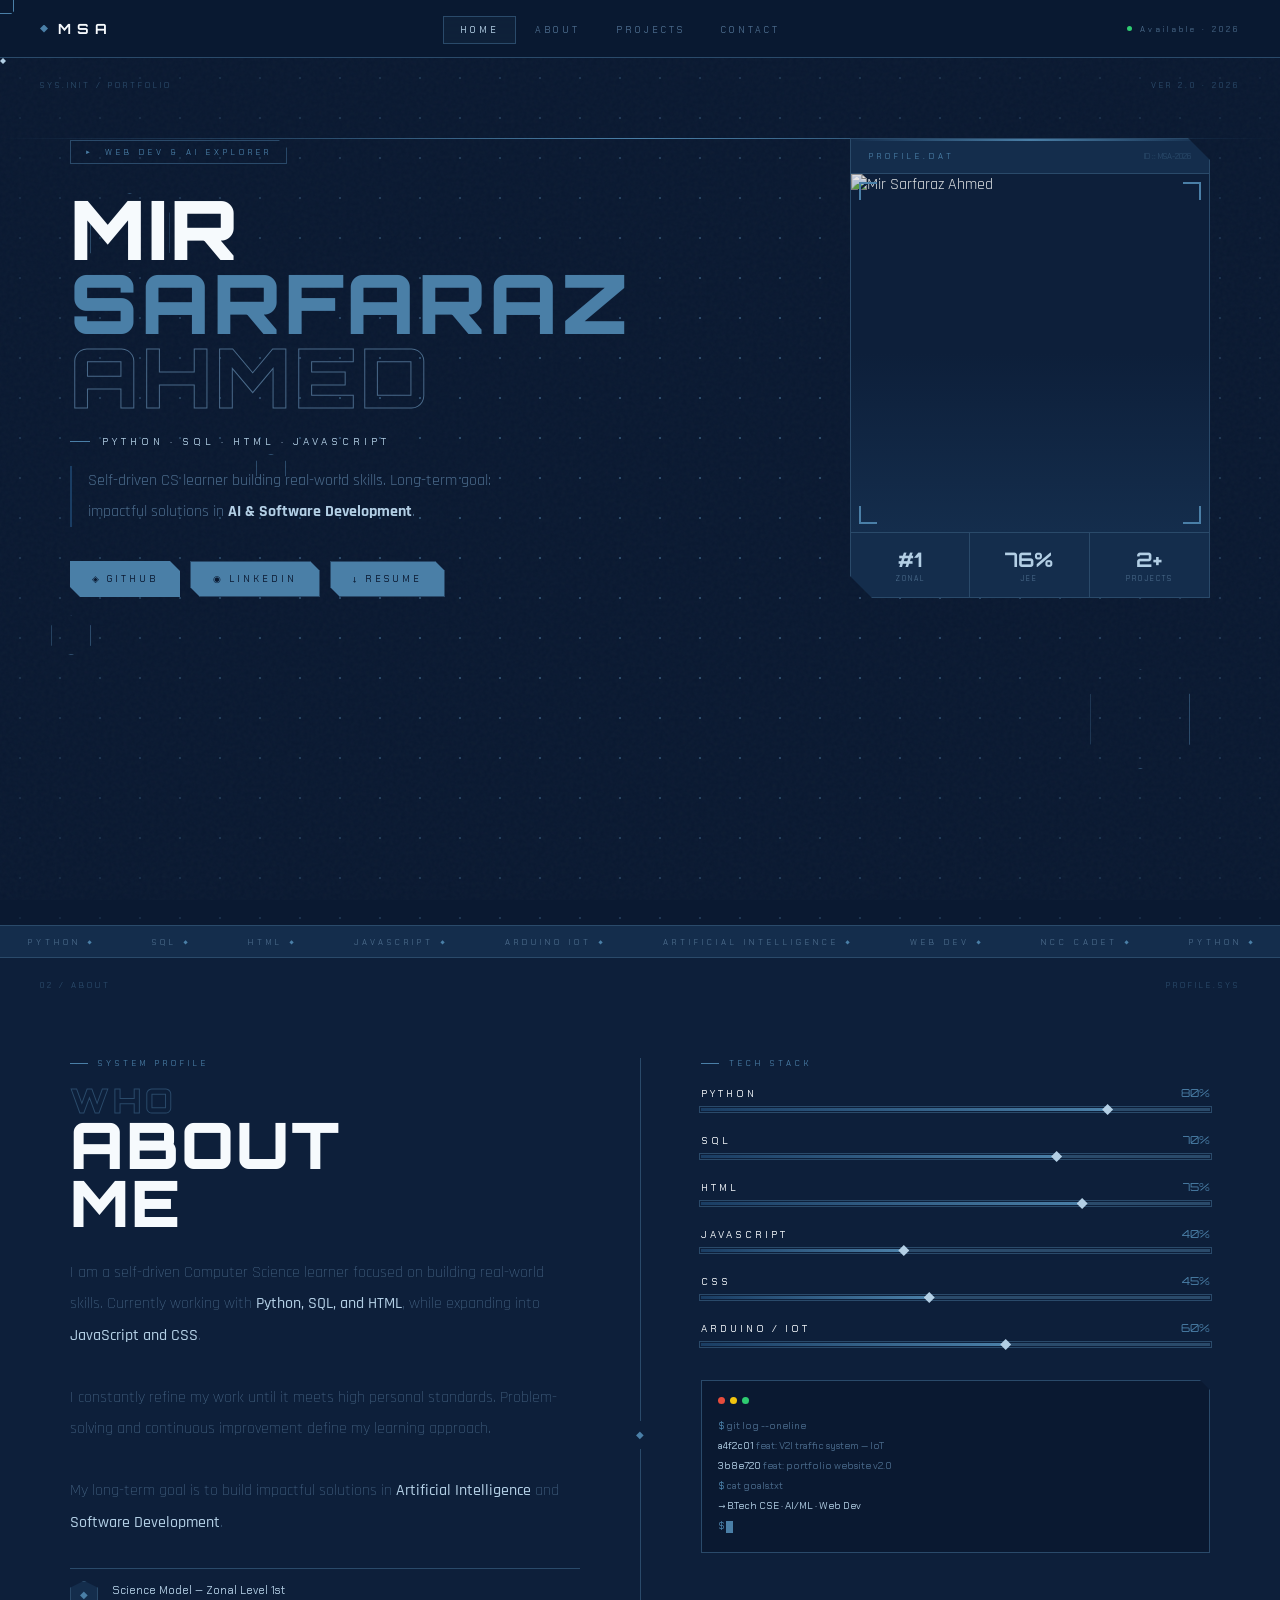
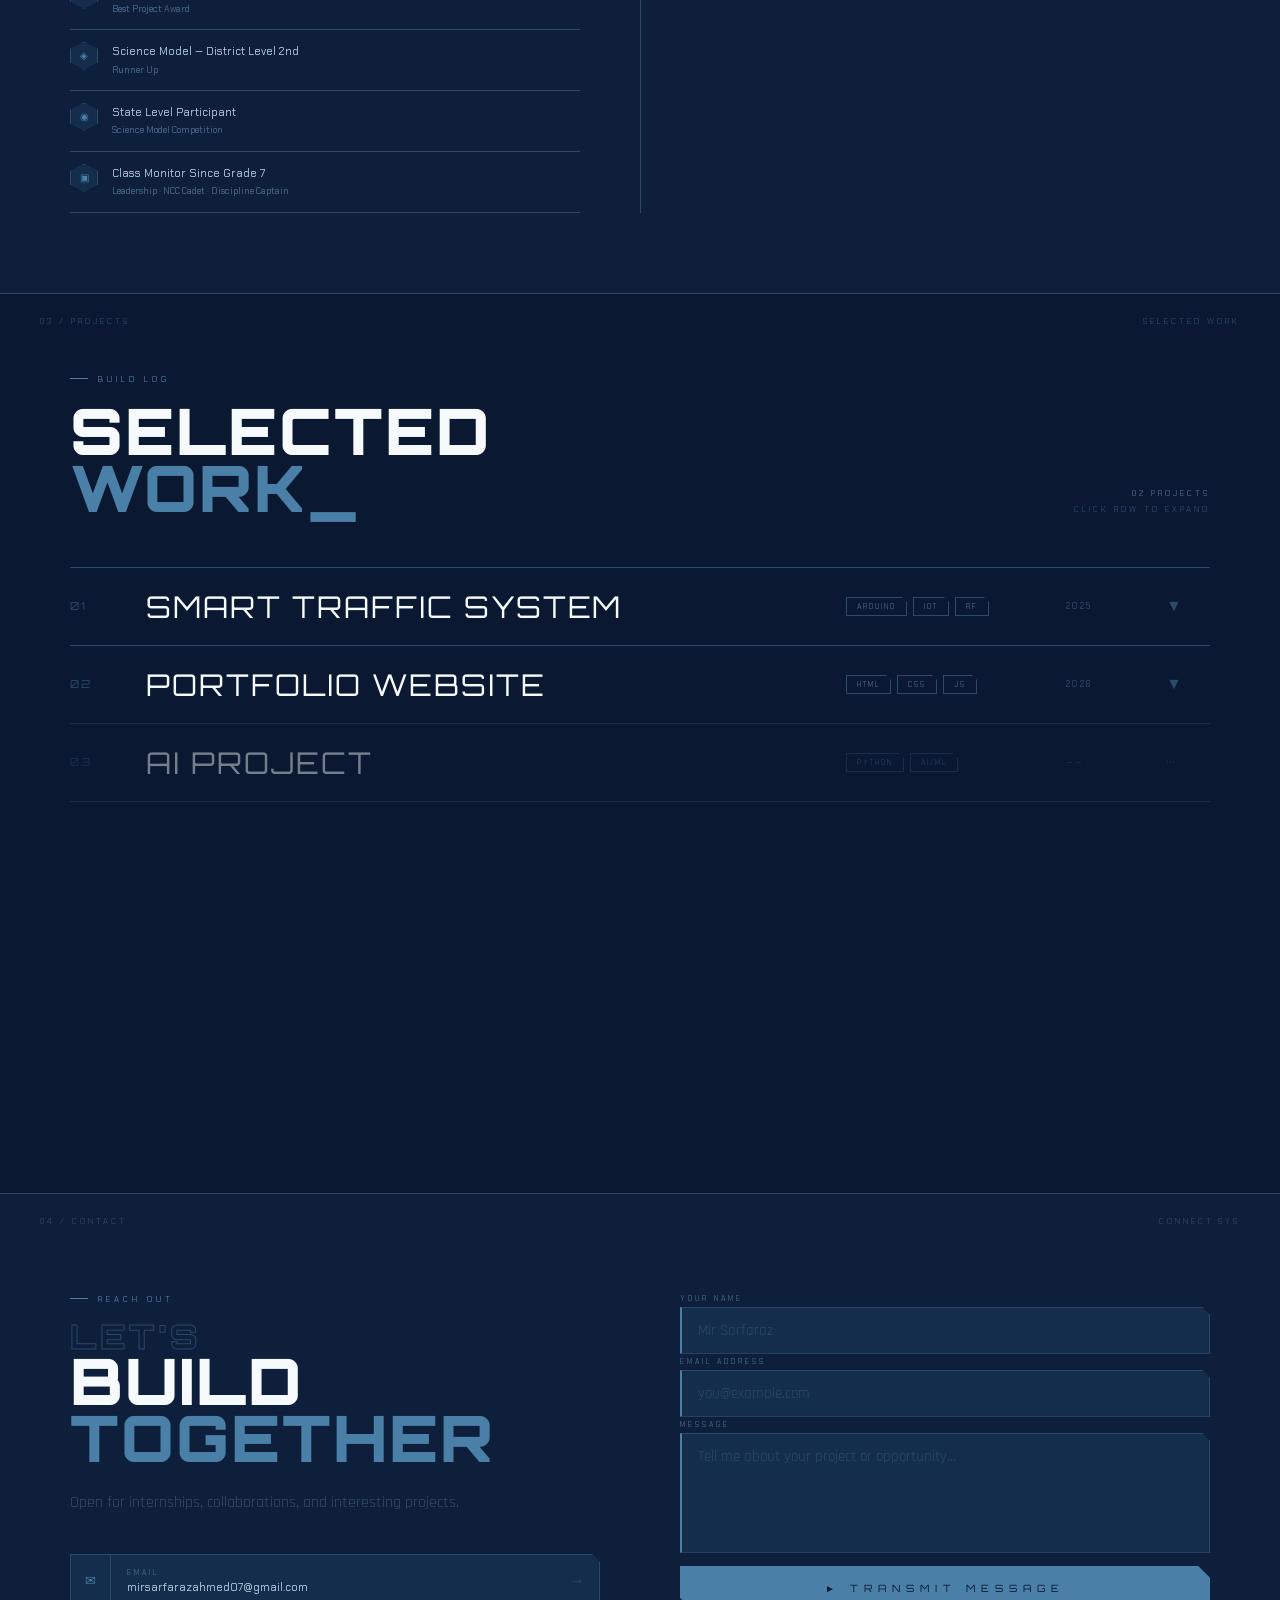
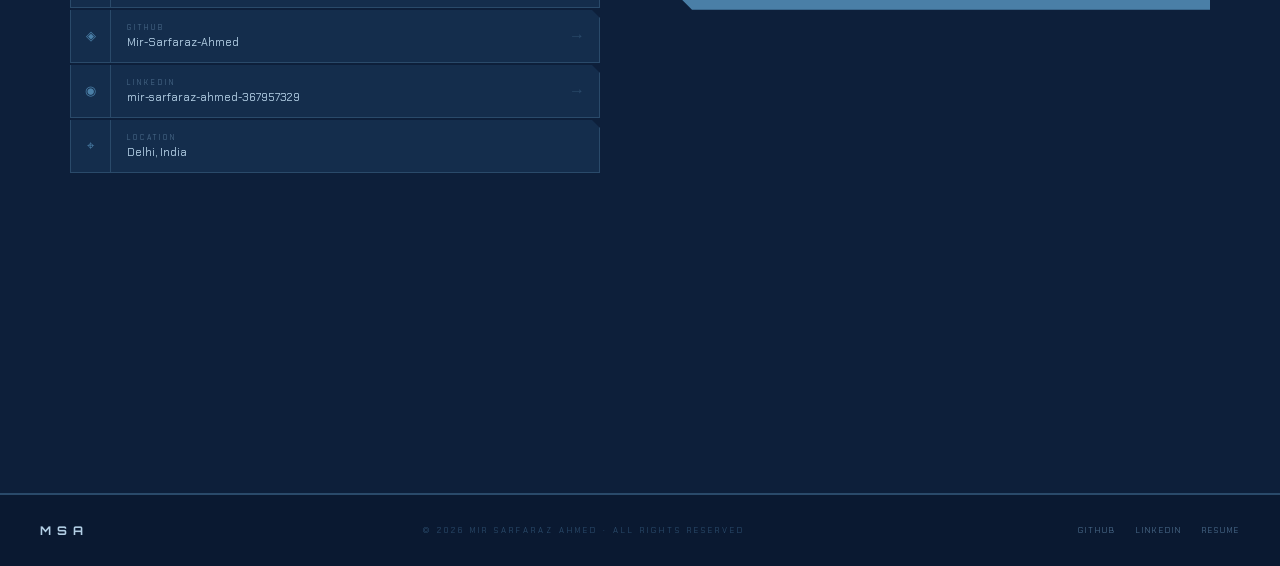
==== index.html @ 1fdae21c "Add files via upload" ====
<!DOCTYPE html>
<html lang="en">
<head>
<meta charset="UTF-8">
<meta name="viewport" content="width=device-width, initial-scale=1.0">
<title>Mir Sarfaraz Ahmed | Portfolio</title>
<link rel="icon" type="image/png" href="profile.jpg">
<link rel="preconnect" href="https://fonts.googleapis.com">
<link href="https://fonts.googleapis.com/css2?family=Orbitron:wght@400;600;700;900&family=Chakra+Petch:wght@300;400;500;600&family=Rajdhani:wght@300;400;500&display=swap" rel="stylesheet">
<link rel="stylesheet" href="style.css">
</head>
<body>

<!-- CUSTOM CURSOR -->
<div class="c-dot" id="cdot"></div>
<div class="c-ring" id="cring"></div>

<!-- ══════════════════════════════════════
     NAVBAR
══════════════════════════════════════ -->
<nav id="navbar">
  <div class="nav-logo">MSA</div>
  <ul class="nav-links">
    <li><a href="#home" class="active">Home</a></li>
    <li><a href="#about">About</a></li>
    <li><a href="#projects">Projects</a></li>
    <li><a href="#contact">Contact</a></li>
  </ul>
  <div class="nav-status">
    <div class="status-dot"></div>Available · 2026
  </div>
</nav>

<!-- ══════════════════════════════════════
     HERO
══════════════════════════════════════ -->
<header id="home" class="section">

  <!-- background layers -->
  <div class="dot-grid"></div>
  <div class="scan-line"></div>
  <div class="hex-bg">
    <div class="hex"></div><div class="hex"></div><div class="hex"></div>
    <div class="hex"></div><div class="hex"></div>
  </div>

  <!-- corner labels -->
  <span class="sc sc-tl reveal-left">SYS.INIT / PORTFOLIO</span>
  <span class="sc sc-tr">VER 2.0 · 2026</span>
  <span class="sc sc-bl">DELHI, INDIA</span>
  <span class="sc sc-br">COMPUTER SCIENCE</span>

  <div class="hero-content">

    <!-- LEFT TEXT -->
    <div class="hero-left">
      <div class="hero-tag reveal">WEB DEV &amp; AI EXPLORER</div>

      <h1 class="hero-name reveal">
        <span class="ln1">Mir</span>
        <span class="ln2">Sarfaraz</span>
        <span class="ln3">Ahmed</span>
      </h1>

      <div class="hero-role reveal">Python · SQL · HTML · JavaScript</div>

      <p class="hero-bio reveal">
        Self-driven CS learner building real-world skills. Long-term goal: impactful solutions in
        <strong>AI &amp; Software Development</strong>.
      </p>

      <div class="hero-actions reveal">
        <a href="https://github.com/Mir-Sarfaraz-Ahmed" target="_blank" class="btn btn-primary">◈ GitHub</a>
        <a href="https://www.linkedin.com/in/mir-sarfaraz-ahmed-367957329/" target="_blank" class="btn btn-ghost">◉ LinkedIn</a>
        <a href="resume.pdf" download class="btn btn-ghost">↓ Resume</a>
      </div>
    </div>

    <!-- RIGHT PANEL -->
    <div class="hero-panel reveal">
      <div class="panel-header">
        <span class="panel-title">PROFILE.DAT</span>
        <span class="panel-id">ID :: MSA-2026</span>
      </div>
      <div class="panel-photo">
        <img src="profile.jpg" alt="Mir Sarfaraz Ahmed">
        <div class="panel-photo-overlay"></div>
        <span class="photo-corner tl"></span>
        <span class="photo-corner tr"></span>
        <span class="photo-corner bl"></span>
        <span class="photo-corner br"></span>
      </div>
      <div class="panel-stats">
        <div class="p-stat">
          <div class="p-stat-val">#1</div>
          <div class="p-stat-key">Zonal</div>
        </div>
        <div class="p-stat">
          <div class="p-stat-val">76%</div>
          <div class="p-stat-key">JEE</div>
        </div>
        <div class="p-stat">
          <div class="p-stat-val">2+</div>
          <div class="p-stat-key">Projects</div>
        </div>
      </div>
    </div>

  </div>

  <!-- TICKER -->
  <div class="ticker-bar">
    <div class="ticker-track">
      <span>Python</span><span>SQL</span><span>HTML</span><span>JavaScript</span>
      <span>Arduino IoT</span><span>Artificial Intelligence</span><span>Web Dev</span><span>NCC Cadet</span>
      <span>Python</span><span>SQL</span><span>HTML</span><span>JavaScript</span>
      <span>Arduino IoT</span><span>Artificial Intelligence</span><span>Web Dev</span><span>NCC Cadet</span>
    </div>
  </div>

</header>


<!-- ══════════════════════════════════════
     ABOUT
══════════════════════════════════════ -->
<section id="about" class="section">

  <span class="sc sc-tl">02 / ABOUT</span>
  <span class="sc sc-tr">PROFILE.SYS</span>

  <div class="about-grid">

    <!-- LEFT -->
    <div class="about-left-panel">
      <div class="section-tag reveal">System Profile</div>
      <h2 class="section-title reveal">
        <span class="ghost-txt">WHO</span>
        About<br>Me
      </h2>
      <p class="about-desc reveal">
        I am a self-driven Computer Science learner focused on building real-world skills.
        Currently working with <strong>Python, SQL, and HTML</strong>,
        while expanding into <strong>JavaScript and CSS</strong>.<br><br>
        I constantly refine my work until it meets high personal standards.
        Problem-solving and continuous improvement define my learning approach.<br><br>
        My long-term goal is to build impactful solutions in
        <strong>Artificial Intelligence</strong> and <strong>Software Development</strong>.
      </p>

      <div class="ach-list reveal">
        <div class="ach-item">
          <div class="ach-icon">◆</div>
          <div class="ach-text">
            Science Model — Zonal Level 1st
            <small>Best Project Award</small>
          </div>
        </div>
        <div class="ach-item">
          <div class="ach-icon">◈</div>
          <div class="ach-text">
            Science Model — District Level 2nd
            <small>Runner Up</small>
          </div>
        </div>
        <div class="ach-item">
          <div class="ach-icon">◉</div>
          <div class="ach-text">
            State Level Participant
            <small>Science Model Competition</small>
          </div>
        </div>
        <div class="ach-item">
          <div class="ach-icon">▣</div>
          <div class="ach-text">
            Class Monitor Since Grade 7
            <small>Leadership · NCC Cadet · Discipline Captain</small>
          </div>
        </div>
      </div>
    </div>

    <div class="about-divider"></div>

    <!-- RIGHT -->
    <div class="about-right-panel">
      <div class="section-tag reveal">Tech Stack</div>

      <div class="skills-block reveal" id="skillsBlock">
        <div class="skill-row">
          <div class="skill-meta">
            <span class="skill-name">Python</span>
            <span class="skill-pct">80%</span>
          </div>
          <div class="skill-track"><div class="skill-fill" data-w="80"></div></div>
        </div>
        <div class="skill-row">
          <div class="skill-meta">
            <span class="skill-name">SQL</span>
            <span class="skill-pct">70%</span>
          </div>
          <div class="skill-track"><div class="skill-fill" data-w="70"></div></div>
        </div>
        <div class="skill-row">
          <div class="skill-meta">
            <span class="skill-name">HTML</span>
            <span class="skill-pct">75%</span>
          </div>
          <div class="skill-track"><div class="skill-fill" data-w="75"></div></div>
        </div>
        <div class="skill-row">
          <div class="skill-meta">
            <span class="skill-name">JavaScript</span>
            <span class="skill-pct">40%</span>
          </div>
          <div class="skill-track"><div class="skill-fill" data-w="40"></div></div>
        </div>
        <div class="skill-row">
          <div class="skill-meta">
            <span class="skill-name">CSS</span>
            <span class="skill-pct">45%</span>
          </div>
          <div class="skill-track"><div class="skill-fill" data-w="45"></div></div>
        </div>
        <div class="skill-row">
          <div class="skill-meta">
            <span class="skill-name">Arduino / IoT</span>
            <span class="skill-pct">60%</span>
          </div>
          <div class="skill-track"><div class="skill-fill" data-w="60"></div></div>
        </div>
      </div>

      <!-- Terminal -->
      <div class="terminal reveal">
        <div class="terminal-dots">
          <span class="td-red"></span>
          <span class="td-yellow"></span>
          <span class="td-green"></span>
        </div>
        <div class="terminal-body">
          <p><span class="t-cmd">$</span> git log --oneline</p>
          <p><span class="t-sha">a4f2c01</span> feat: V2I traffic system — IoT</p>
          <p><span class="t-sha">3b8e720</span> feat: portfolio website v2.0</p>
          <p><span class="t-cmd">$</span> cat goals.txt</p>
          <p><span class="t-hi">→ B.Tech CSE · AI/ML · Web Dev</span></p>
          <p><span class="t-cmd">$</span> <span class="t-cursor"></span></p>
        </div>
      </div>

    </div>
  </div>
</section>


<!-- ══════════════════════════════════════
     PROJECTS
══════════════════════════════════════ -->
<section id="projects" class="section">

  <span class="sc sc-tl">03 / PROJECTS</span>
  <span class="sc sc-tr">SELECTED WORK</span>

  <div class="projects-head reveal">
    <div>
      <div class="section-tag">Build Log</div>
      <h2 class="section-title">Selected<br><span class="accent">Work_</span></h2>
    </div>
    <div class="proj-count">02 PROJECTS<br><span>CLICK ROW TO EXPAND</span></div>
  </div>

  <div class="proj-table reveal">

    <!-- Project 1 -->
    <div class="proj-row" onclick="toggleProject(0)">
      <span class="p-idx">01</span>
      <span class="p-title">Smart Traffic System</span>
      <div class="p-tags">
        <span class="p-tag">Arduino</span>
        <span class="p-tag">IoT</span>
        <span class="p-tag">RF</span>
      </div>
      <span class="p-year">2025</span>
      <span class="p-arrow" id="parr0">▼</span>
    </div>
    <div class="proj-detail" id="pdet0">
      <div class="proj-detail-inner">
        <div>
          <p>Arduino-based V2I intelligent traffic system using IR sensors for density detection, RF-based ambulance priority override, and gas sensor fire detection. Won 1st at Zonal and 2nd at District science model competition.</p>
          <a href="traffic-project.html" class="proj-detail-link">View Full Project →</a>
        </div>
        <div class="proj-detail-img">
          <img src="traffic1.jpg" alt="Traffic System" onerror="this.parentElement.innerHTML='[ TRAFFIC MODEL ]'">
        </div>
      </div>
    </div>

    <!-- Project 2 -->
    <div class="proj-row" onclick="toggleProject(1)">
      <span class="p-idx">02</span>
      <span class="p-title">Portfolio Website</span>
      <div class="p-tags">
        <span class="p-tag">HTML</span>
        <span class="p-tag">CSS</span>
        <span class="p-tag">JS</span>
      </div>
      <span class="p-year">2026</span>
      <span class="p-arrow" id="parr1">▼</span>
    </div>
    <div class="proj-detail" id="pdet1">
      <div class="proj-detail-inner">
        <div>
          <p>This portfolio — built from scratch using vanilla HTML, CSS and JavaScript. Features contact form via Formspree, smooth scroll, and a dedicated project detail page. Continuously being improved.</p>
          <a href="#home" class="proj-detail-link">You're looking at it →</a>
        </div>
        <div class="proj-detail-img">[ PORTFOLIO · LIVE ]</div>
      </div>
    </div>

    <!-- Project 3 — placeholder -->
    <div class="proj-row proj-coming">
      <span class="p-idx">03</span>
      <span class="p-title">AI Project</span>
      <div class="p-tags">
        <span class="p-tag">Python</span>
        <span class="p-tag">AI/ML</span>
      </div>
      <span class="p-year">——</span>
      <span class="p-arrow">···</span>
    </div>

  </div>
</section>


<!-- ══════════════════════════════════════
     CONTACT
══════════════════════════════════════ -->
<section id="contact" class="section">

  <span class="sc sc-tl">04 / CONTACT</span>
  <span class="sc sc-tr">CONNECT.SYS</span>

  <div class="contact-wrap">

    <!-- LEFT -->
    <div class="contact-left">
      <div class="section-tag reveal">Reach Out</div>
      <h2 class="section-title reveal">
        <span class="ghost-txt">LET'S</span>
        Build<br><span class="accent">Together</span>
      </h2>
      <p class="about-desc reveal" style="margin-top:20px">
        Open for internships, collaborations, and interesting projects.
      </p>

      <div class="contact-channels reveal">
        <a class="channel" href="mailto:mirsarfarazahmed07@gmail.com">
          <div class="ch-icon">✉</div>
          <div class="ch-content">
            <div class="ch-label">Email</div>
            <div class="ch-value">mirsarfarazahmed07@gmail.com</div>
          </div>
          <span class="ch-arrow">→</span>
        </a>
        <a class="channel" href="https://github.com/Mir-Sarfaraz-Ahmed" target="_blank">
          <div class="ch-icon">◈</div>
          <div class="ch-content">
            <div class="ch-label">GitHub</div>
            <div class="ch-value">Mir-Sarfaraz-Ahmed</div>
          </div>
          <span class="ch-arrow">→</span>
        </a>
        <a class="channel" href="https://www.linkedin.com/in/mir-sarfaraz-ahmed-367957329/" target="_blank">
          <div class="ch-icon">◉</div>
          <div class="ch-content">
            <div class="ch-label">LinkedIn</div>
            <div class="ch-value">mir-sarfaraz-ahmed-367957329</div>
          </div>
          <span class="ch-arrow">→</span>
        </a>
        <div class="channel channel-static">
          <div class="ch-icon">⌖</div>
          <div class="ch-content">
            <div class="ch-label">Location</div>
            <div class="ch-value">Delhi, India</div>
          </div>
        </div>
      </div>
    </div>

    <!-- RIGHT FORM -->
    <div class="contact-form-wrap reveal">
      <form id="contact-form" action="https://formspree.io/f/xojnpjqy" method="POST">
        <div class="form-group">
          <label class="form-label">Your Name</label>
          <input class="form-input" type="text" name="name" placeholder="Mir Sarfaraz" required>
        </div>
        <div class="form-group">
          <label class="form-label">Email Address</label>
          <input class="form-input" type="email" name="email" placeholder="you@example.com" required>
        </div>
        <div class="form-group">
          <label class="form-label">Message</label>
          <textarea class="form-textarea" name="message" placeholder="Tell me about your project or opportunity..." required></textarea>
        </div>
        <button type="submit" class="btn-submit">► Transmit Message</button>
        <p id="form-status"></p>
      </form>
    </div>

  </div>
</section>


<!-- ══════════════════════════════════════
     FOOTER
══════════════════════════════════════ -->
<footer>
  <div class="footer-brand">MSA</div>
  <div class="footer-copy">© 2026 Mir Sarfaraz Ahmed · All Rights Reserved</div>
  <div class="footer-links">
    <a href="https://github.com/Mir-Sarfaraz-Ahmed" target="_blank">GitHub</a>
    <a href="https://www.linkedin.com/in/mir-sarfaraz-ahmed-367957329/" target="_blank">LinkedIn</a>
    <a href="resume.pdf" download>Resume</a>
  </div>
</footer>

<script src="script.js" defer></script>
</body>
</html>
---- style.css ----
/* ════════════════════════════════════════════
   DESIGN TOKENS
════════════════════════════════════════════ */
:root {
  --bg:         #0A1931;
  --bg2:        #0d1f3a;
  --surface:    #1A3D63;
  --surface2:   #142d4c;
  --accent:     #4A7FA7;
  --accent-hi:  #B3CFE5;
  --white:      #F6FAFD;
  --muted:      #4a6a8a;
  --dim:        #2a4a6a;
  --glow:       rgba(74,127,167,0.25);
  --glow-hi:    rgba(179,207,229,0.12);

  --font-display: 'Orbitron', sans-serif;
  --font-ui:      'Chakra Petch', sans-serif;
  --font-body:    'Rajdhani', sans-serif;
}

/* ════════════════════════════════════════════
   RESET
════════════════════════════════════════════ */
*, *::before, *::after { margin:0; padding:0; box-sizing:border-box; }
html { scroll-behavior: smooth; }
body {
  background: var(--bg);
  color: var(--white);
  font-family: var(--font-body);
  overflow-x: hidden;
  padding-top: 58px;
}
::-webkit-scrollbar { width: 2px; }
::-webkit-scrollbar-track { background: var(--bg); }
::-webkit-scrollbar-thumb { background: var(--accent); }

/* noise overlay */
body::before {
  content: '';
  position: fixed; inset: 0; z-index: 1; pointer-events: none;
  background-image: url("data:image/svg+xml,%3Csvg viewBox='0 0 256 256' xmlns='http://www.w3.org/2000/svg'%3E%3Cfilter id='noise'%3E%3CfeTurbulence type='fractalNoise' baseFrequency='0.9' numOctaves='4' stitchTiles='stitch'/%3E%3C/filter%3E%3Crect width='100%25' height='100%25' filter='url(%23noise)' opacity='1'/%3E%3C/svg%3E");
  opacity: .03;
}

/* ════════════════════════════════════════════
   CUSTOM CURSOR
════════════════════════════════════════════ */
.c-dot {
  position: fixed; z-index: 9999; pointer-events: none;
  width: 6px; height: 6px;
  background: var(--accent-hi);
  clip-path: polygon(50% 0,100% 50%,50% 100%,0 50%);
  transition: transform .12s;
}
.c-ring {
  position: fixed; z-index: 9998; pointer-events: none;
  width: 28px; height: 28px;
  border: 1px solid var(--accent);
  transition: left .12s, top .12s;
  clip-path: polygon(10% 0,90% 0,100% 10%,100% 90%,90% 100%,10% 100%,0 90%,0 10%);
}

/* ════════════════════════════════════════════
   NAVBAR
════════════════════════════════════════════ */
#navbar {
  position: fixed; top: 0; left: 0; right: 0; z-index: 500;
  display: flex; align-items: center; justify-content: space-between;
  padding: 0 40px; height: 58px;
  background: rgba(10,25,49,0.92);
  border-bottom: 1px solid var(--dim);
  backdrop-filter: blur(16px);
}
.nav-logo {
  font-family: var(--font-display);
  font-size: 14px; letter-spacing: 6px; font-weight: 700;
  color: var(--white);
  display: flex; align-items: center; gap: 10px;
}
.nav-logo::before {
  content: '';
  display: block; width: 8px; height: 8px;
  background: var(--accent);
  clip-path: polygon(50% 0,100% 50%,50% 100%,0 50%);
  animation: pulse-dot 2s ease-in-out infinite;
}
.nav-links {
  display: flex; gap: 2px; list-style: none;
}
.nav-links a {
  font-family: var(--font-ui); font-size: 9px; letter-spacing: 3px;
  text-transform: uppercase; color: var(--muted); text-decoration: none;
  padding: 7px 16px; border: 1px solid transparent;
  transition: all .2s;
}
.nav-links a:hover,
.nav-links a.active {
  color: var(--accent-hi);
  border-color: var(--dim);
  background: rgba(74,127,167,0.08);
}
.nav-status {
  font-family: var(--font-ui); font-size: 8px; letter-spacing: 3px;
  color: var(--muted); display: flex; align-items: center; gap: 8px;
}
.status-dot {
  width: 5px; height: 5px; background: #2ecc71; border-radius: 50%;
  animation: pulse-dot 2s ease-in-out infinite;
}

/* ════════════════════════════════════════════
   SECTION BASE
════════════════════════════════════════════ */
.section {
  position: relative;
  min-height: 100vh;
  padding: 80px 40px;
  border-bottom: 1px solid var(--dim);
}
#about  { background: var(--bg2); }
#contact { background: var(--bg2); }

/* section corner labels */
.sc {
  position: absolute;
  font-family: var(--font-ui); font-size: 8px; letter-spacing: 3px;
  color: var(--dim); text-transform: uppercase;
}
.sc-tl { top: 22px; left: 40px; }
.sc-tr { top: 22px; right: 40px; }
.sc-bl { bottom: 22px; left: 40px; }
.sc-br { bottom: 22px; right: 40px; text-align: right; }

/* utility */
.accent { color: var(--accent); }

/* ════════════════════════════════════════════
   ANIMATIONS
════════════════════════════════════════════ */
@keyframes pulse-dot {
  0%,100% { opacity:1; transform:scale(1); }
  50%      { opacity:.4; transform:scale(1.6); }
}
@keyframes scan {
  0%   { top: -2px; opacity:0; }
  10%  { opacity:.4; }
  90%  { opacity:.4; }
  100% { top: 100%; opacity:0; }
}
@keyframes float-hex {
  0%   { transform:translateY(0) rotate(0deg); opacity:.35; }
  50%  { opacity:.1; }
  100% { transform:translateY(-90px) rotate(180deg); opacity:.35; }
}
@keyframes ticker {
  0%   { transform:translateX(0); }
  100% { transform:translateX(-50%); }
}
@keyframes blink { 50% { opacity:0; } }

/* reveal */
.reveal {
  opacity: 0; transform: translateY(24px);
  transition: opacity .8s ease, transform .8s ease;
}
.reveal-left {
  opacity: 0; transform: translateX(-28px);
  transition: opacity .8s ease, transform .8s ease;
}
.reveal.visible,
.reveal-left.visible { opacity:1; transform:none; }

/* ════════════════════════════════════════════
   HERO BACKGROUNDS
════════════════════════════════════════════ */
.dot-grid {
  position: absolute; inset: 0; z-index: 0;
  background-image: radial-gradient(circle, var(--dim) 1px, transparent 1px);
  background-size: 40px 40px;
  mask-image: radial-gradient(ellipse 80% 80% at 50% 50%, black 30%, transparent 100%);
}
.scan-line {
  position: absolute; left: 0; right: 0; height: 1px; z-index: 1;
  background: linear-gradient(90deg, transparent, var(--accent), transparent);
  animation: scan 7s linear infinite;
}
.hex-bg { position: absolute; inset: 0; z-index: 0; overflow: hidden; }
.hex {
  position: absolute;
  border: 1px solid var(--dim);
  animation: float-hex linear infinite;
}
.hex:nth-child(1) { width:80px;height:80px;  top:15%; left:7%;  clip-path:polygon(50% 0,100% 25%,100% 75%,50% 100%,0 75%,0 25%); animation-duration:20s; animation-delay:-3s; }
.hex:nth-child(2) { width:40px;height:40px;  top:62%; left:4%;  clip-path:polygon(50% 0,100% 25%,100% 75%,50% 100%,0 75%,0 25%); animation-duration:15s; animation-delay:-8s; }
.hex:nth-child(3) { width:60px;height:60px;  top:22%; right:9%; clip-path:polygon(50% 0,100% 25%,100% 75%,50% 100%,0 75%,0 25%); animation-duration:18s; animation-delay:-5s; }
.hex:nth-child(4) { width:100px;height:100px;top:68%; right:7%; clip-path:polygon(50% 0,100% 25%,100% 75%,50% 100%,0 75%,0 25%); animation-duration:22s; animation-delay:-12s; }
.hex:nth-child(5) { width:30px;height:30px;  top:44%; left:20%; clip-path:polygon(50% 0,100% 25%,100% 75%,50% 100%,0 75%,0 25%); animation-duration:12s; animation-delay:-2s; }

/* ════════════════════════════════════════════
   HERO CONTENT
════════════════════════════════════════════ */
.hero-content {
  position: relative; z-index: 2;
  display: grid; grid-template-columns: 1fr 360px;
  gap: 60px; align-items: center;
  max-width: 1140px; margin: 0 auto;
  padding-bottom: 50px;
}
.hero-tag {
  display: inline-flex; align-items: center; gap: 10px;
  font-family: var(--font-ui); font-size: 8px; letter-spacing: 4px;
  text-transform: uppercase; color: var(--accent);
  border: 1px solid var(--dim); padding: 6px 14px;
  margin-bottom: 28px;
  clip-path: polygon(0 0, calc(100% - 8px) 0, 100% 8px, 100% 100%, 0 100%);
}
.hero-tag::before { content:'►'; font-size:6px; }

.hero-name {
  font-family: var(--font-display);
  font-size: clamp(42px, 6.5vw, 82px);
  font-weight: 900; line-height: .9;
  letter-spacing: 3px; text-transform: uppercase;
}
.hero-name .ln1 { display:block; color: var(--white); }
.hero-name .ln2 { display:block; color: var(--accent); }
.hero-name .ln3 {
  display:block;
  -webkit-text-stroke: 1px var(--muted);
  color: transparent;
}
.hero-role {
  margin-top: 22px;
  font-family: var(--font-ui); font-size: 10px;
  letter-spacing: 4px; color: var(--accent-hi); text-transform: uppercase;
  display: flex; align-items: center; gap: 12px;
}
.hero-role::before { content:''; width:20px; height:1px; background:var(--accent); }
.hero-bio {
  margin-top: 18px;
  font-family: var(--font-body); font-size: 16px;
  line-height: 1.9; color: var(--muted); max-width: 440px;
  border-left: 2px solid var(--surface); padding-left: 16px;
}
.hero-bio strong { color: var(--accent-hi); }
.hero-actions { margin-top: 34px; display: flex; gap: 10px; flex-wrap: wrap; }

/* BUTTONS */
.btn {
  font-family: var(--font-ui); font-size: 9px; letter-spacing: 3px;
  text-transform: uppercase; text-decoration: none;
  padding: 13px 24px; cursor: pointer;
  display: inline-flex; align-items: center; gap: 8px;
  border: none; transition: all .25s;
}
.btn-primary {
  background: var(--accent); color: var(--bg);
  clip-path: polygon(0 0, calc(100% - 10px) 0, 100% 10px, 100% 100%, 10px 100%, 0 calc(100% - 10px));
}
.btn-primary:hover { background: var(--accent-hi); box-shadow: 0 0 20px var(--glow); }
.btn-ghost {
  background: transparent; color: var(--accent-hi);
  border: 1px solid var(--dim);
  clip-path: polygon(0 0, calc(100% - 10px) 0, 100% 10px, 100% 100%, 0 100%);
}
.btn-ghost:hover { border-color: var(--accent); color: var(--accent); background: rgba(74,127,167,.08); }

/* HERO PROFILE PANEL */
.hero-panel {
  background: var(--surface2);
  border: 1px solid var(--dim);
  clip-path: polygon(0 0, calc(100% - 22px) 0, 100% 22px, 100% 100%, 22px 100%, 0 calc(100% - 22px));
  position: relative;
}
.hero-panel::before {
  content:'';
  position:absolute; top:0; left:0; right:0; height:2px;
  background: linear-gradient(90deg, transparent, var(--accent), transparent);
}
.panel-header {
  padding: 12px 18px; border-bottom: 1px solid var(--dim);
  display: flex; align-items:center; justify-content:space-between;
}
.panel-title { font-family:var(--font-ui); font-size:8px; letter-spacing:4px; color:var(--accent); text-transform:uppercase; }
.panel-id    { font-family:var(--font-ui); font-size:8px; color:var(--dim); }
.panel-photo { width:100%; aspect-ratio:1/1; position:relative; background:var(--bg2); overflow:hidden; }
.panel-photo img { width:100%; height:100%; object-fit:cover; filter:saturate(.8) brightness(.9); display:block; }
.panel-photo-overlay { position:absolute; inset:0; background:linear-gradient(180deg, transparent 50%, var(--surface2)); }
.photo-corner { position:absolute; width:18px; height:18px; border-color:var(--accent); border-style:solid; z-index:2; }
.photo-corner.tl { top:8px;left:8px;   border-width:2px 0 0 2px; }
.photo-corner.tr { top:8px;right:8px;  border-width:2px 2px 0 0; }
.photo-corner.bl { bottom:8px;left:8px;  border-width:0 0 2px 2px; }
.photo-corner.br { bottom:8px;right:8px; border-width:0 2px 2px 0; }
.panel-stats { display:grid; grid-template-columns:repeat(3,1fr); border-top:1px solid var(--dim); }
.p-stat { padding:14px; border-right:1px solid var(--dim); text-align:center; }
.p-stat:last-child { border-right:none; }
.p-stat-val { font-family:var(--font-display); font-size:20px; color:var(--accent-hi); font-weight:700; }
.p-stat-key { font-family:var(--font-ui); font-size:7px; letter-spacing:2px; color:var(--muted); text-transform:uppercase; margin-top:2px; }

/* TICKER */
.ticker-bar {
  position: absolute; bottom:0; left:0; right:0;
  height: 32px; background: var(--surface2);
  border-top: 1px solid var(--dim); overflow: hidden;
  display: flex; align-items: center; z-index: 2;
}
.ticker-track {
  display:flex; white-space:nowrap;
  animation: ticker 24s linear infinite;
}
.ticker-track span {
  font-family:var(--font-ui); font-size:8px; letter-spacing:4px;
  text-transform:uppercase; color:var(--muted); padding:0 28px;
}
.ticker-track span::after { content:' ◆ '; color:var(--accent); }

/* ════════════════════════════════════════════
   ABOUT
════════════════════════════════════════════ */
.about-grid {
  display: grid; grid-template-columns: 1fr 1px 1fr;
  max-width: 1140px; margin: 0 auto;
  padding-top: 20px; gap: 0;
}
.about-divider { background: var(--dim); position: relative; }
.about-divider::before {
  content:'◆';
  position:absolute; top:50%; left:50%; transform:translate(-50%,-50%);
  color:var(--accent); font-size:10px;
  background:var(--bg2); padding:8px 0;
}
.about-left-panel  { padding-right: 60px; }
.about-right-panel { padding-left: 60px; }

/* reusable section tag / title */
.section-tag {
  font-family:var(--font-ui); font-size:8px; letter-spacing:4px;
  text-transform:uppercase; color:var(--accent);
  display:flex; align-items:center; gap:10px; margin-bottom:18px;
}
.section-tag::before { content:''; width:18px; height:1px; background:var(--accent); }
.section-title {
  font-family:var(--font-display);
  font-size: clamp(36px,5vw,64px);
  font-weight:900; letter-spacing:2px;
  text-transform:uppercase; line-height:.9;
}
.section-title .ghost-txt {
  display:block;
  -webkit-text-stroke:1px var(--dim); color:transparent;
  font-size:.52em; letter-spacing:4px;
}
.about-desc {
  margin-top:26px;
  font-size:16px; line-height:1.95; color:var(--muted);
  font-weight:300;
}
.about-desc strong { color:var(--accent-hi); font-weight:500; }

/* achievements */
.ach-list { margin-top:30px; }
.ach-item {
  display:flex; align-items:flex-start; gap:14px;
  padding:12px 0; border-bottom:1px solid var(--dim);
}
.ach-item:first-child { border-top:1px solid var(--dim); }
.ach-icon {
  width:28px; height:28px; flex-shrink:0;
  background:var(--surface2); border:1px solid var(--dim);
  display:flex; align-items:center; justify-content:center;
  font-size:10px; color:var(--accent);
  clip-path:polygon(50% 0,100% 25%,100% 75%,50% 100%,0 75%,0 25%);
}
.ach-text {
  font-family:var(--font-ui); font-size:11px; color:var(--accent-hi); line-height:1.7;
}
.ach-text small { display:block; color:var(--muted); font-size:9px; margin-top:2px; }

/* skills */
.skills-block { margin-top: 4px; }
.skill-row { margin-bottom: 22px; }
.skill-meta { display:flex; justify-content:space-between; align-items:center; margin-bottom:8px; }
.skill-name { font-family:var(--font-ui); font-size:10px; letter-spacing:3px; text-transform:uppercase; }
.skill-pct  { font-family:var(--font-display); font-size:11px; color:var(--accent); }
.skill-track {
  width:100%; height:3px; background:var(--dim); position:relative;
}
.skill-track::before {
  content:''; position:absolute; inset:-2px; border:1px solid var(--dim);
}
.skill-fill {
  height:100%;
  background:linear-gradient(90deg, var(--surface), var(--accent));
  position:relative; width:0;
  transition:width 1.5s cubic-bezier(.4,0,.2,1);
}
.skill-fill::after {
  content:''; position:absolute; right:-5px; top:-4px;
  width:11px; height:11px; background:var(--accent-hi);
  clip-path:polygon(50% 0,100% 50%,50% 100%,0 50%);
}

/* terminal */
.terminal {
  margin-top: 34px;
  background:var(--bg); border:1px solid var(--dim); padding:16px;
  clip-path:polygon(0 0, calc(100% - 10px) 0, 100% 10px, 100% 100%, 0 100%);
}
.terminal-dots { display:flex; gap:5px; margin-bottom:12px; }
.td-red    { width:7px;height:7px;border-radius:50%;background:#e74c3c;display:block; }
.td-yellow { width:7px;height:7px;border-radius:50%;background:#f1c40f;display:block; }
.td-green  { width:7px;height:7px;border-radius:50%;background:#2ecc71;display:block; }
.terminal-body { font-family:var(--font-ui); font-size:10px; line-height:2; color:var(--muted); }
.t-cmd  { color:var(--accent); }
.t-sha  { color:var(--accent-hi); }
.t-hi   { color:var(--accent-hi); }
.t-cursor {
  display:inline-block; width:7px; height:12px;
  background:var(--accent); vertical-align:middle;
  animation:blink 1s step-end infinite;
}

/* ════════════════════════════════════════════
   PROJECTS
════════════════════════════════════════════ */
.projects-head {
  display:flex; justify-content:space-between; align-items:flex-end;
  max-width:1140px; margin:0 auto 50px;
}
.proj-count {
  font-family:var(--font-ui); font-size:8px; letter-spacing:3px;
  color:var(--muted); text-align:right; line-height:2;
}
.proj-count span { color:var(--dim); }
.proj-table { max-width:1140px; margin:0 auto; }

.proj-row {
  display:grid; grid-template-columns:56px 1fr 200px 80px 44px;
  align-items:center; gap:20px;
  padding:20px 0; border-top:1px solid var(--dim);
  cursor:pointer; position:relative; transition:background .2s;
}
.proj-row:last-child { border-bottom:1px solid var(--dim); }
.proj-row::before {
  content:''; position:absolute; left:0; bottom:-1px; right:0;
  height:1px; background:linear-gradient(90deg, var(--accent), transparent);
  transform:scaleX(0); transform-origin:left; transition:transform .4s;
}
.proj-row:hover::before { transform:scaleX(1); }
.proj-row:hover { background:rgba(74,127,167,0.04); }
.proj-row:hover .p-idx   { color:var(--accent); }
.proj-row:hover .p-title { color:var(--accent-hi); }
.proj-row:hover .p-arrow { transform:translateX(4px); color:var(--accent-hi); }
.proj-coming { opacity:.45; cursor:default; pointer-events:none; }

.p-idx   { font-family:var(--font-display); font-size:11px; color:var(--dim); letter-spacing:2px; transition:color .2s; }
.p-title { font-family:var(--font-display); font-size:clamp(18px,2.5vw,30px); letter-spacing:2px; text-transform:uppercase; transition:color .2s; }
.p-tags  { display:flex; gap:6px; flex-wrap:wrap; }
.p-tag {
  font-family:var(--font-ui); font-size:7px; letter-spacing:2px;
  text-transform:uppercase; padding:4px 10px;
  border:1px solid var(--dim); color:var(--muted);
  clip-path:polygon(0 0,calc(100% - 5px) 0,100% 5px,100% 100%,0 100%);
}
.p-year  { font-family:var(--font-ui); font-size:9px; color:var(--dim); letter-spacing:2px; }
.p-arrow { font-size:16px; color:var(--dim); transition:all .2s; }

.proj-detail {
  max-height:0; overflow:hidden; transition:max-height .5s ease;
}
.proj-detail-inner {
  padding:22px; margin:8px 0;
  background:var(--surface2); border:1px solid var(--dim);
  border-left:3px solid var(--accent);
  display:grid; grid-template-columns:1fr 1fr; gap:28px;
}
.proj-detail-inner p {
  font-family:var(--font-body); font-size:15px; line-height:1.9; color:var(--muted);
}
.proj-detail-img {
  background:var(--bg2); border:1px solid var(--dim);
  display:flex; align-items:center; justify-content:center;
  min-height:140px;
  font-family:var(--font-ui); font-size:9px; color:var(--dim); letter-spacing:2px;
  overflow:hidden;
}
.proj-detail-img img { width:100%; height:100%; object-fit:cover; display:block; }
.proj-detail-link {
  display:inline-flex; align-items:center; gap:8px; margin-top:14px;
  font-family:var(--font-ui); font-size:9px; letter-spacing:3px;
  text-transform:uppercase; color:var(--accent); text-decoration:none;
  transition:color .2s;
}
.proj-detail-link:hover { color:var(--accent-hi); }

/* ════════════════════════════════════════════
   CONTACT
════════════════════════════════════════════ */
.contact-wrap {
  display:grid; grid-template-columns:1fr 1fr;
  gap:80px; max-width:1140px; margin:0 auto;
  padding-top:20px; align-items:start;
}

.contact-channels { margin-top:36px; display:flex; flex-direction:column; gap:2px; }
.channel {
  display:grid; grid-template-columns:40px 1fr auto;
  align-items:center;
  border:1px solid var(--dim); border-top:none;
  background:var(--surface2); text-decoration:none; color:inherit;
  transition:all .2s;
  clip-path:polygon(0 0,calc(100% - 8px) 0,100% 8px,100% 100%,0 100%);
  min-height: 52px;
}
.channel:first-child { border-top:1px solid var(--dim); }
.channel:not(.channel-static):hover { background:rgba(74,127,167,.1); border-color:var(--accent); }
.channel:not(.channel-static):hover .ch-arrow { color:var(--accent); }
.ch-icon {
  display:flex; align-items:center; justify-content:center;
  font-size:13px; color:var(--accent); min-height:52px;
  border-right:1px solid var(--dim);
}
.ch-content { padding:10px 16px; }
.ch-label { font-family:var(--font-ui); font-size:7px; letter-spacing:3px; text-transform:uppercase; color:var(--muted); }
.ch-value { font-family:var(--font-ui); font-size:11px; color:var(--accent-hi); margin-top:3px; word-break:break-all; }
.ch-arrow { color:var(--dim); padding-right:14px; transition:color .2s; }
.channel-static { cursor:default; }

/* form */
.contact-form-wrap {}
.form-group { margin-bottom:3px; }
.form-label {
  display:block; font-family:var(--font-ui); font-size:7px; letter-spacing:3px;
  text-transform:uppercase; color:var(--muted); margin-bottom:4px;
}
.form-input,
.form-textarea {
  width:100%; background:var(--surface2); border:1px solid var(--dim);
  border-left:2px solid var(--accent);
  color:var(--white); padding:13px 16px;
  font-family:var(--font-body); font-size:15px;
  outline:none; transition:all .25s; resize:none;
  clip-path:polygon(0 0,calc(100% - 8px) 0,100% 8px,100% 100%,0 100%);
}
.form-input:focus,
.form-textarea:focus {
  border-color:var(--accent); background:rgba(10,25,49,.8);
  box-shadow:0 0 0 1px var(--glow), inset 0 0 20px var(--glow-hi);
}
.form-input::placeholder,
.form-textarea::placeholder { color:var(--dim); }
.form-textarea { height:120px; }

.btn-submit {
  width:100%; margin-top:4px; padding:16px;
  background:var(--accent); color:var(--bg);
  font-family:var(--font-display); font-size:10px; letter-spacing:6px;
  text-transform:uppercase; border:none; cursor:pointer;
  clip-path:polygon(0 0,calc(100% - 12px) 0,100% 12px,100% 100%,12px 100%,0 calc(100% - 12px));
  transition:all .25s; position:relative; overflow:hidden;
}
.btn-submit::after {
  content:''; position:absolute; inset:0;
  background:linear-gradient(90deg,transparent,rgba(255,255,255,.15),transparent);
  transform:translateX(-100%); transition:transform .5s;
}
.btn-submit:hover { background:var(--accent-hi); box-shadow:0 0 28px var(--glow); }
.btn-submit:hover::after { transform:translateX(100%); }

#form-status {
  text-align:center; margin-top:12px;
  font-family:var(--font-ui); font-size:10px; letter-spacing:2px;
}

/* ════════════════════════════════════════════
   FOOTER
════════════════════════════════════════════ */
footer {
  background:var(--bg);
  border-top:1px solid var(--dim);
  padding:28px 40px;
  display:flex; justify-content:space-between; align-items:center;
}
.footer-brand {
  font-family:var(--font-display); font-size:12px; letter-spacing:6px;
  color:var(--accent-hi); font-weight:700;
}
.footer-copy {
  font-family:var(--font-ui); font-size:8px; letter-spacing:3px;
  color:var(--dim); text-transform:uppercase;
}
.footer-links { display:flex; gap:20px; }
.footer-links a {
  font-family:var(--font-ui); font-size:8px; letter-spacing:2px;
  text-transform:uppercase; color:var(--muted); text-decoration:none;
  transition:color .2s;
}
.footer-links a:hover { color:var(--accent); }

/* ════════════════════════════════════════════
   TRAFFIC PROJECT PAGE
════════════════════════════════════════════ */
.project-page {
  max-width:1140px; margin:40px auto; padding:40px;
  background:var(--surface2); border:1px solid var(--dim);
  clip-path:polygon(0 0,calc(100% - 20px) 0,100% 20px,100% 100%,0 100%);
  position:relative;
}
.project-page::before {
  content:''; position:absolute; top:0; left:0; right:0; height:2px;
  background:linear-gradient(90deg,transparent,var(--accent),transparent);
}
.project-page h1 {
  font-family:var(--font-display); font-size:clamp(22px,3.5vw,40px);
  font-weight:900; letter-spacing:2px; text-transform:uppercase;
  line-height:1.1; margin-bottom:16px;
}
.project-page > p {
  font-family:var(--font-body); font-size:16px; line-height:1.9; color:var(--muted);
  max-width:700px; margin-bottom:24px;
}
.project-page h2 {
  font-family:var(--font-display); font-size:18px; letter-spacing:2px;
  text-transform:uppercase; color:var(--accent-hi);
  margin-top:40px; margin-bottom:14px;
  border-left:3px solid var(--accent); padding-left:14px;
}
.project-page hr {
  border:none; border-top:1px solid var(--dim); margin:30px 0;
}
.project-page ul { list-style:none; padding:0; }
.project-page ul li {
  font-family:var(--font-body); font-size:15px; color:var(--muted);
  padding:8px 0; border-bottom:1px solid var(--dim);
  display:flex; align-items:center; gap:12px;
}
.project-page ul li::before { content:'◆'; color:var(--accent); font-size:8px; flex-shrink:0; }

.tech-stack { margin-top:14px; display:flex; flex-wrap:wrap; gap:8px; }
.tech-stack span {
  font-family:var(--font-ui); font-size:8px; letter-spacing:3px;
  text-transform:uppercase; padding:6px 14px;
  background:var(--surface); border:1px solid var(--dim); color:var(--accent-hi);
  clip-path:polygon(0 0,calc(100% - 6px) 0,100% 6px,100% 100%,0 100%);
}

.workflow-image { margin-top:20px; text-align:center; }
.workflow-image img {
  width:100%; max-width:700px; height:auto;
  border:1px solid var(--dim);
  clip-path:polygon(0 0,calc(100% - 16px) 0,100% 16px,100% 100%,0 100%);
}

.project-images {
  display:flex; gap:24px; flex-wrap:wrap; margin-top:24px;
}
.project-images img {
  width:100%; max-width:500px; height:300px; object-fit:cover;
  border:1px solid var(--dim);
  clip-path:polygon(0 0,calc(100% - 14px) 0,100% 14px,100% 100%,0 100%);
  transition:transform .3s; display:block;
}
.project-images img:hover { transform:scale(1.02); }

.media-box { margin-top:24px; }
.media-box video {
  width:100%; border:1px solid var(--dim);
  clip-path:polygon(0 0,calc(100% - 14px) 0,100% 14px,100% 100%,0 100%);
}
.media-caption {
  margin-top:10px; font-family:var(--font-body);
  font-size:14px; color:var(--muted); line-height:1.7;
}
.media-box embed {
  margin-top:16px; width:100%; height:500px;
  border:1px solid var(--dim);
}

/* back button on project page */
.back-btn {
  display:inline-flex; align-items:center; gap:8px;
  font-family:var(--font-ui); font-size:9px; letter-spacing:3px;
  text-transform:uppercase; color:var(--accent); text-decoration:none;
  margin-bottom:30px; transition:color .2s;
}
.back-btn:hover { color:var(--accent-hi); }
.back-btn::before { content:'←'; }

.btn {
  display:inline-flex; align-items:center; gap:8px;
  font-family:var(--font-ui); font-size:9px; letter-spacing:3px;
  text-transform:uppercase; padding:11px 22px;
  background:var(--accent); color:var(--bg);
  text-decoration:none;
  clip-path:polygon(0 0,calc(100% - 10px) 0,100% 10px,100% 100%,10px 100%,0 calc(100% - 10px));
  transition:all .2s;
}
.btn:hover { background:var(--accent-hi); }

/* ════════════════════════════════════════════
   RESPONSIVE
════════════════════════════════════════════ */
@media (max-width:900px) {
  body { padding-top:58px; }
  .section { padding:60px 20px; }
  .hero-content { grid-template-columns:1fr; }
  .hero-panel { display:none; }
  .about-grid { grid-template-columns:1fr; }
  .about-divider { height:1px; background:var(--dim); margin:40px 0; }
  .about-divider::before { top:50%; left:30px; transform:translateY(-50%); padding:0 8px; }
  .about-left-panel  { padding-right:0; }
  .about-right-panel { padding-left:0; }
  .proj-row { grid-template-columns:40px 1fr 40px; }
  .p-tags,.p-year { display:none; }
  .proj-detail-inner { grid-template-columns:1fr; }
  .contact-wrap { grid-template-columns:1fr; gap:40px; }
  #navbar { padding:0 20px; }
  .nav-status { display:none; }
  .sc { display:none; }
  footer { flex-direction:column; gap:12px; text-align:center; }
  .project-page { padding:24px 18px; margin:20px 10px; }
}
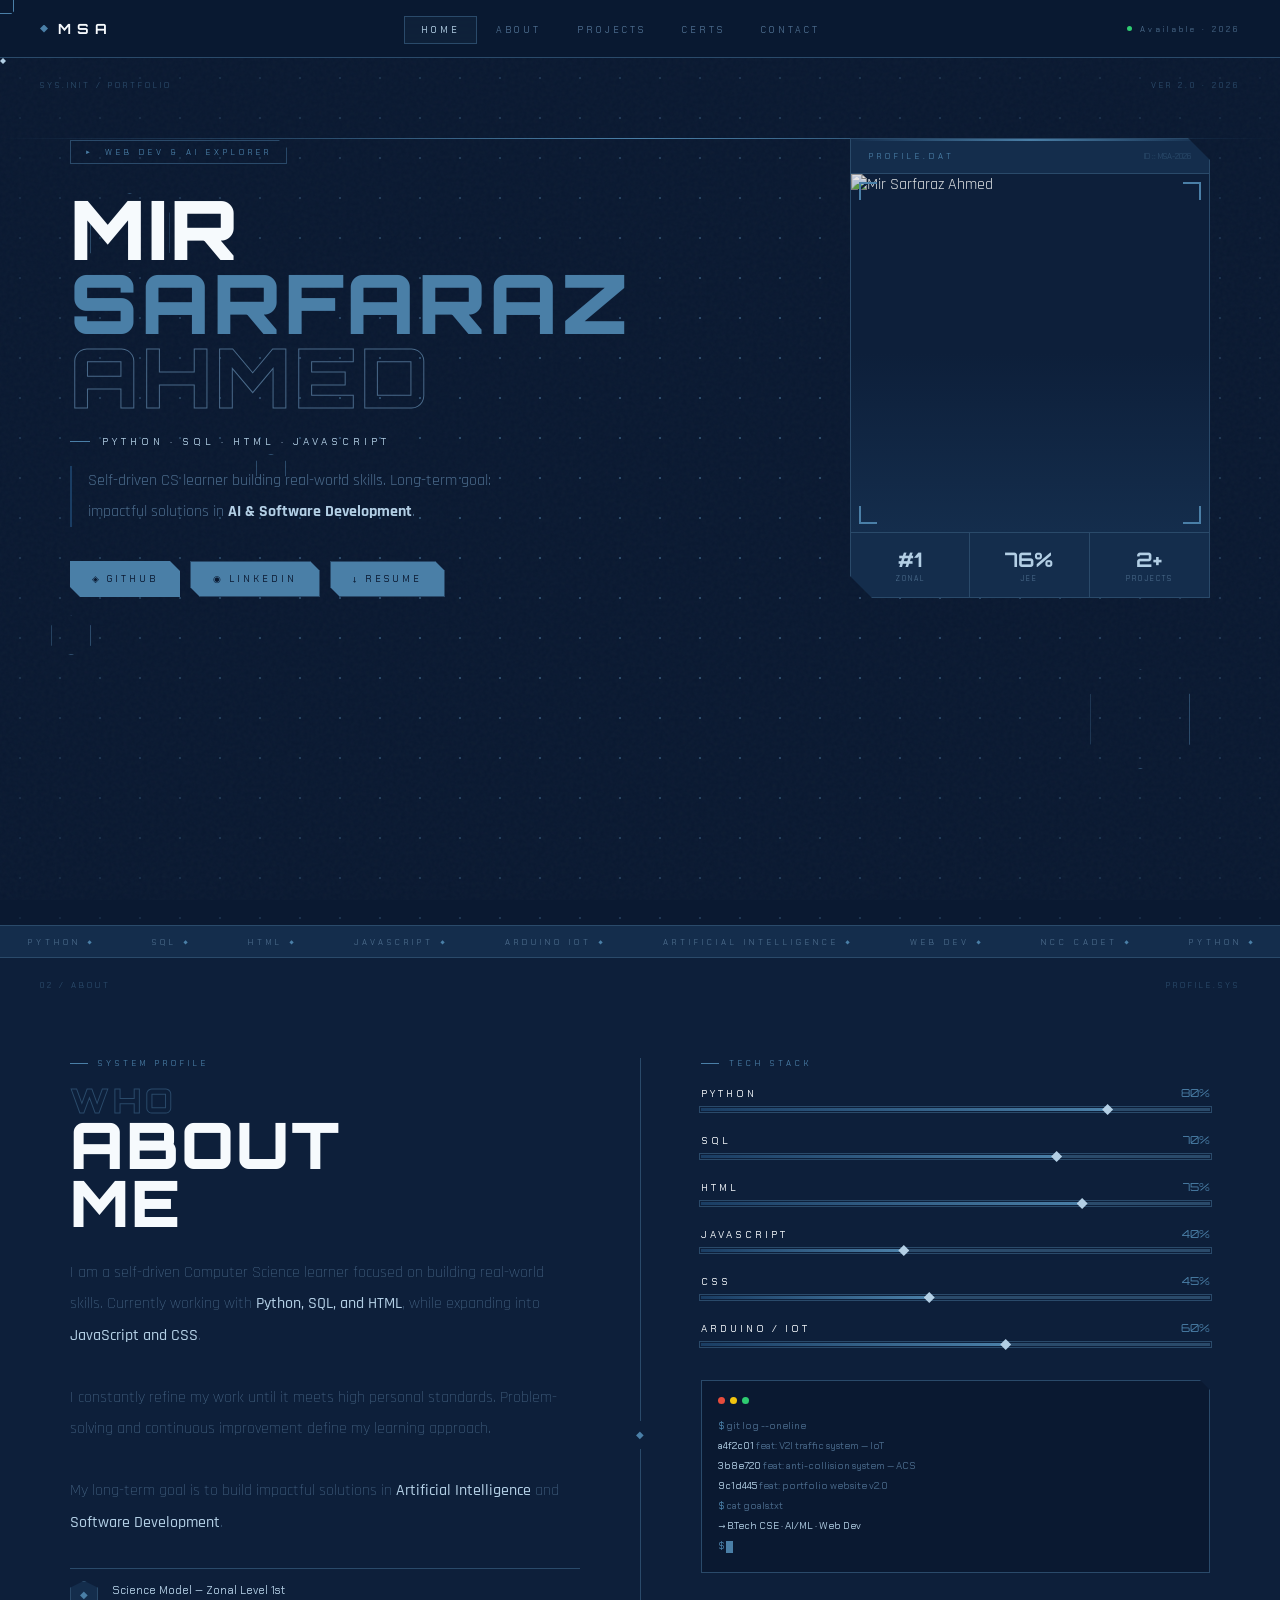
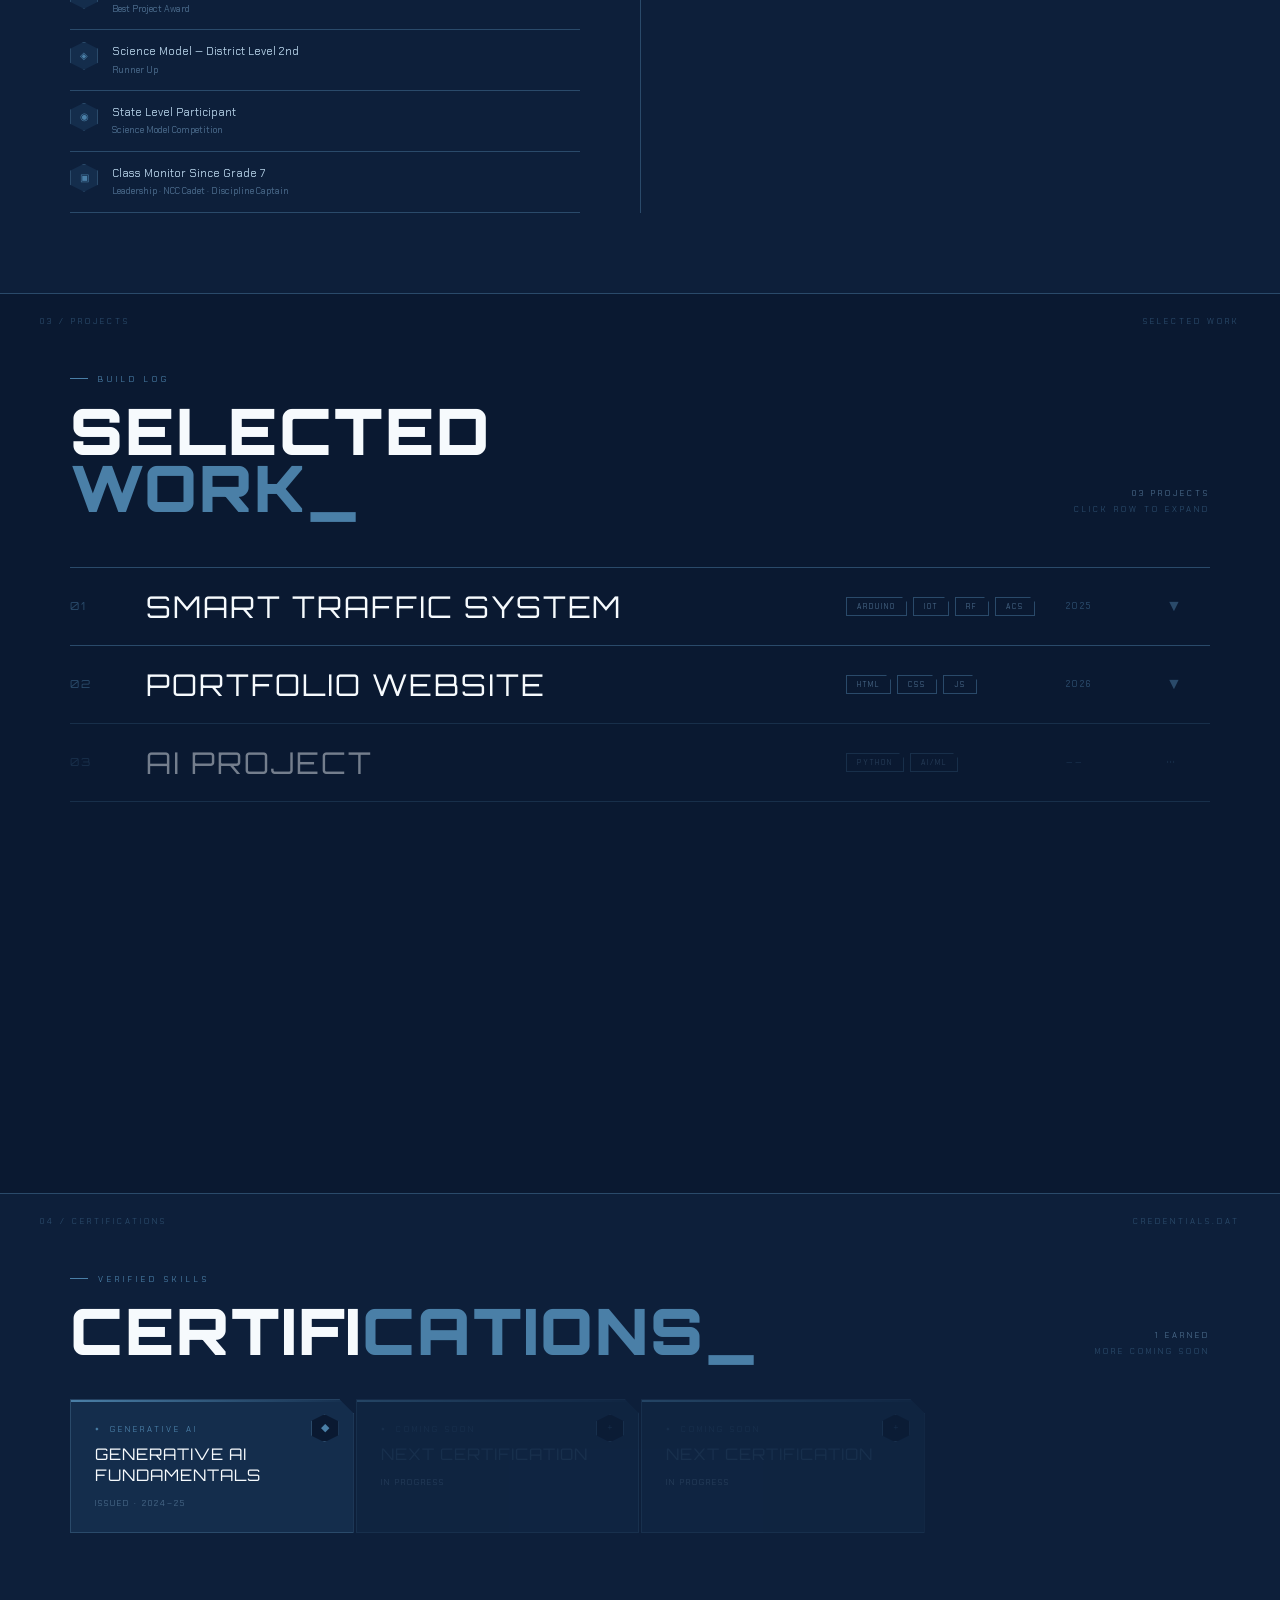
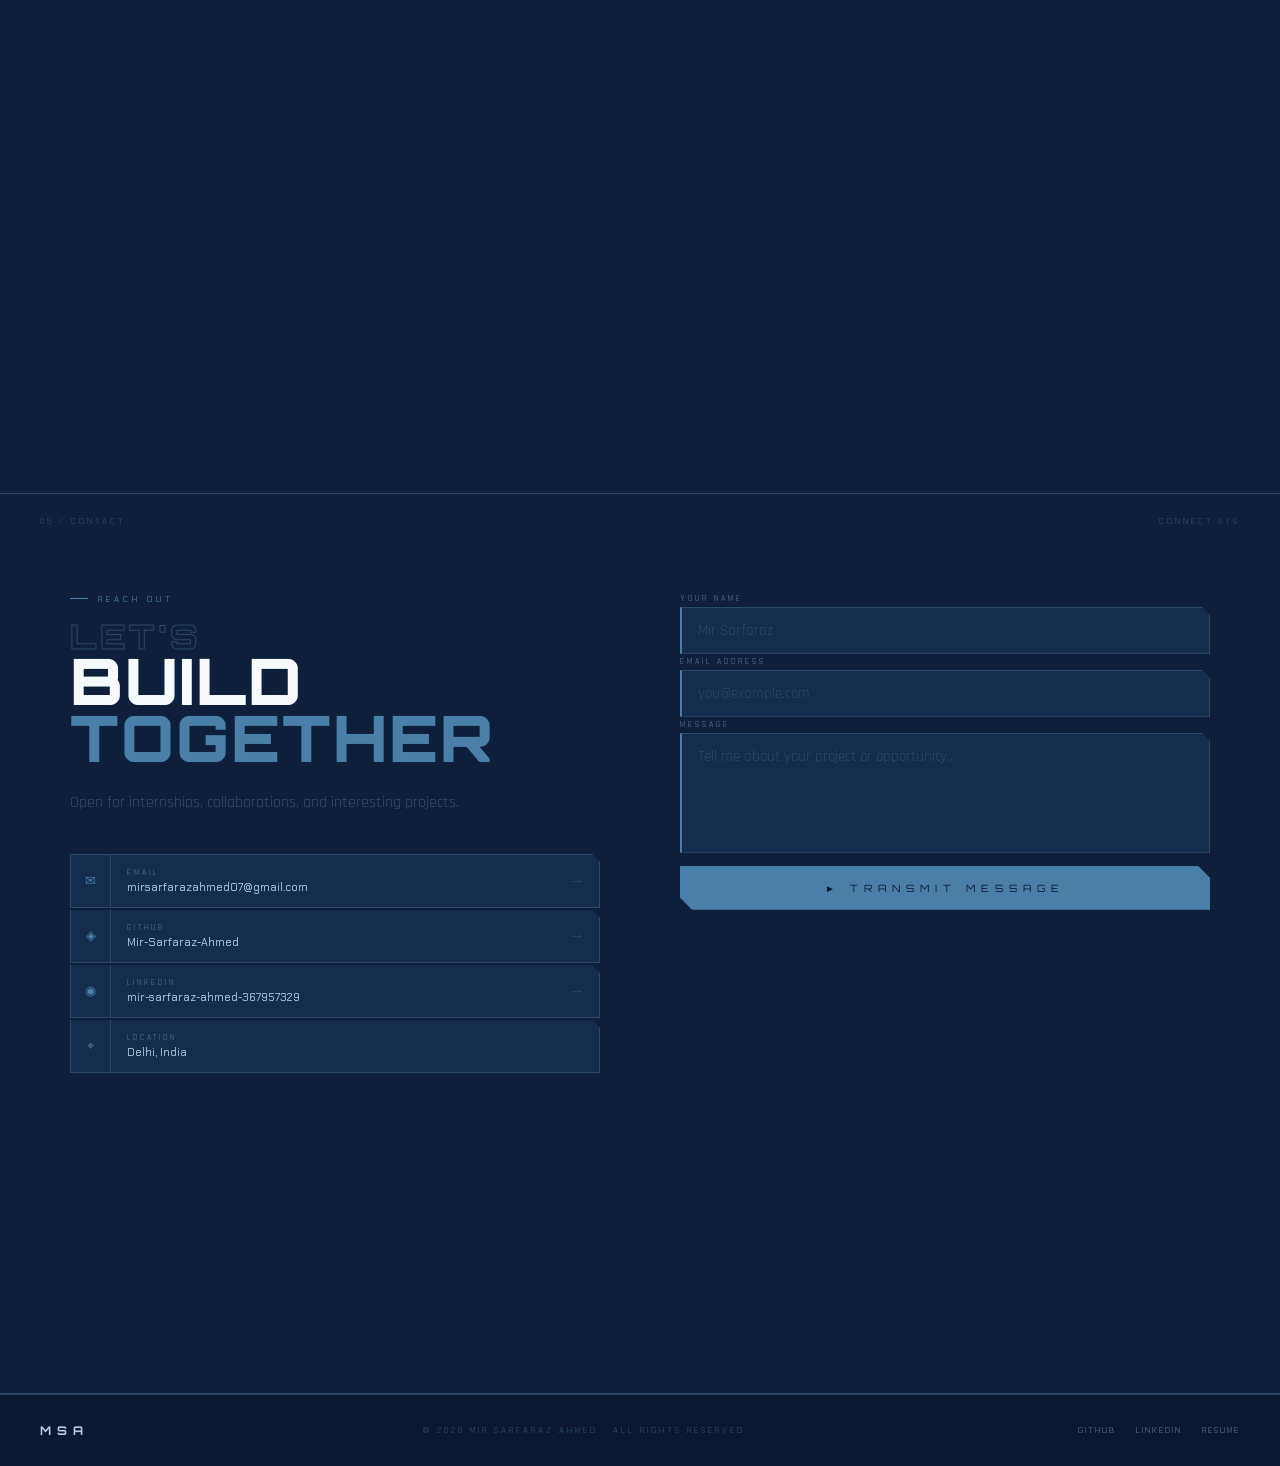
==== commit af1575fd: "Add files via upload" ====
--- a/index.html
+++ b/index.html
@@ -8,6 +8,77 @@
 <link rel="preconnect" href="https://fonts.googleapis.com">
 <link href="https://fonts.googleapis.com/css2?family=Orbitron:wght@400;600;700;900&family=Chakra+Petch:wght@300;400;500;600&family=Rajdhani:wght@300;400;500&display=swap" rel="stylesheet">
 <link rel="stylesheet" href="style.css">
+
+<style>
+/* ── Certifications ─────────────────────────── */
+.cert-grid {
+  display: grid;
+  grid-template-columns: repeat(auto-fill, minmax(280px, 1fr));
+  gap: 2px;
+  max-width: 1140px;
+  margin: 40px auto 0;
+}
+.cert-card {
+  background: var(--surface2);
+  border: 1px solid var(--dim);
+  padding: 24px;
+  position: relative;
+  clip-path: polygon(0 0, calc(100% - 14px) 0, 100% 14px, 100% 100%, 0 100%);
+  transition: all .25s;
+}
+.cert-card::before {
+  content: '';
+  position: absolute; top: 0; left: 0; right: 0; height: 2px;
+  background: linear-gradient(90deg, var(--accent), transparent);
+}
+.cert-card:hover {
+  background: rgba(74,127,167,0.08);
+  border-color: var(--accent);
+}
+.cert-card.coming-soon { opacity: .4; cursor: default; }
+.cert-issuer {
+  font-family: var(--font-ui); font-size: 8px; letter-spacing: 3px;
+  text-transform: uppercase; color: var(--accent);
+  margin-bottom: 10px;
+  display: flex; align-items: center; gap: 8px;
+}
+.cert-issuer::before { content: '◆'; font-size: 6px; }
+.cert-name {
+  font-family: var(--font-display); font-size: 16px;
+  letter-spacing: 1px; text-transform: uppercase;
+  color: var(--white); line-height: 1.3;
+}
+.cert-date {
+  font-family: var(--font-ui); font-size: 8px; letter-spacing: 2px;
+  color: var(--muted); margin-top: 12px; text-transform: uppercase;
+}
+.cert-badge {
+  position: absolute; top: 14px; right: 14px;
+  width: 28px; height: 28px;
+  border: 1px solid var(--dim); background: var(--bg);
+  display: flex; align-items: center; justify-content: center;
+  font-size: 11px; color: var(--accent);
+  clip-path: polygon(50% 0, 100% 25%, 100% 75%, 50% 100%, 0 75%, 0 25%);
+}
+
+/* ── ACS block inside project expand ────────── */
+.acs-block {
+  margin-top: 18px;
+  padding-top: 16px;
+  border-top: 1px solid var(--dim);
+}
+.acs-label {
+  font-family: var(--font-ui); font-size: 8px; letter-spacing: 4px;
+  text-transform: uppercase; color: var(--accent);
+  margin-bottom: 10px;
+  display: flex; align-items: center; gap: 8px;
+}
+.acs-label::before { content: '►'; font-size: 6px; }
+.acs-block p {
+  font-family: var(--font-body); font-size: 14px;
+  line-height: 1.85; color: var(--muted);
+}
+</style>
 </head>
 <body>
 
@@ -21,22 +92,23 @@
 <nav id="navbar">
   <div class="nav-logo">MSA</div>
   <ul class="nav-links">
-    <li><a href="#home" class="active">Home</a></li>
-    <li><a href="#about">About</a></li>
-    <li><a href="#projects">Projects</a></li>
-    <li><a href="#contact">Contact</a></li>
+    <li><a href="#home"            class="active">Home</a></li>
+    <li><a href="#about"                         >About</a></li>
+    <li><a href="#projects"                      >Projects</a></li>
+    <li><a href="#certifications"                >Certs</a></li>
+    <li><a href="#contact"                       >Contact</a></li>
   </ul>
   <div class="nav-status">
     <div class="status-dot"></div>Available · 2026
   </div>
 </nav>
 
+
 <!-- ══════════════════════════════════════
      HERO
 ══════════════════════════════════════ -->
 <header id="home" class="section">
 
-  <!-- background layers -->
   <div class="dot-grid"></div>
   <div class="scan-line"></div>
   <div class="hex-bg">
@@ -44,7 +116,6 @@
     <div class="hex"></div><div class="hex"></div>
   </div>
 
-  <!-- corner labels -->
   <span class="sc sc-tl reveal-left">SYS.INIT / PORTFOLIO</span>
   <span class="sc sc-tr">VER 2.0 · 2026</span>
   <span class="sc sc-bl">DELHI, INDIA</span>
@@ -52,23 +123,18 @@
 
   <div class="hero-content">
 
-    <!-- LEFT TEXT -->
     <div class="hero-left">
       <div class="hero-tag reveal">WEB DEV &amp; AI EXPLORER</div>
-
       <h1 class="hero-name reveal">
         <span class="ln1">Mir</span>
         <span class="ln2">Sarfaraz</span>
         <span class="ln3">Ahmed</span>
       </h1>
-
       <div class="hero-role reveal">Python · SQL · HTML · JavaScript</div>
-
       <p class="hero-bio reveal">
         Self-driven CS learner building real-world skills. Long-term goal: impactful solutions in
         <strong>AI &amp; Software Development</strong>.
       </p>
-
       <div class="hero-actions reveal">
         <a href="https://github.com/Mir-Sarfaraz-Ahmed" target="_blank" class="btn btn-primary">◈ GitHub</a>
         <a href="https://www.linkedin.com/in/mir-sarfaraz-ahmed-367957329/" target="_blank" class="btn btn-ghost">◉ LinkedIn</a>
@@ -76,7 +142,6 @@
       </div>
     </div>
 
-    <!-- RIGHT PANEL -->
     <div class="hero-panel reveal">
       <div class="panel-header">
         <span class="panel-title">PROFILE.DAT</span>
@@ -108,7 +173,6 @@
 
   </div>
 
-  <!-- TICKER -->
   <div class="ticker-bar">
     <div class="ticker-track">
       <span>Python</span><span>SQL</span><span>HTML</span><span>JavaScript</span>
@@ -131,7 +195,6 @@
 
   <div class="about-grid">
 
-    <!-- LEFT -->
     <div class="about-left-panel">
       <div class="section-tag reveal">System Profile</div>
       <h2 class="section-title reveal">
@@ -151,87 +214,55 @@
       <div class="ach-list reveal">
         <div class="ach-item">
           <div class="ach-icon">◆</div>
-          <div class="ach-text">
-            Science Model — Zonal Level 1st
-            <small>Best Project Award</small>
-          </div>
+          <div class="ach-text">Science Model — Zonal Level 1st<small>Best Project Award</small></div>
         </div>
         <div class="ach-item">
           <div class="ach-icon">◈</div>
-          <div class="ach-text">
-            Science Model — District Level 2nd
-            <small>Runner Up</small>
-          </div>
+          <div class="ach-text">Science Model — District Level 2nd<small>Runner Up</small></div>
         </div>
         <div class="ach-item">
           <div class="ach-icon">◉</div>
-          <div class="ach-text">
-            State Level Participant
-            <small>Science Model Competition</small>
-          </div>
+          <div class="ach-text">State Level Participant<small>Science Model Competition</small></div>
         </div>
         <div class="ach-item">
           <div class="ach-icon">▣</div>
-          <div class="ach-text">
-            Class Monitor Since Grade 7
-            <small>Leadership · NCC Cadet · Discipline Captain</small>
-          </div>
+          <div class="ach-text">Class Monitor Since Grade 7<small>Leadership · NCC Cadet · Discipline Captain</small></div>
         </div>
       </div>
     </div>
 
     <div class="about-divider"></div>
 
-    <!-- RIGHT -->
     <div class="about-right-panel">
       <div class="section-tag reveal">Tech Stack</div>
 
       <div class="skills-block reveal" id="skillsBlock">
         <div class="skill-row">
-          <div class="skill-meta">
-            <span class="skill-name">Python</span>
-            <span class="skill-pct">80%</span>
-          </div>
+          <div class="skill-meta"><span class="skill-name">Python</span><span class="skill-pct">80%</span></div>
           <div class="skill-track"><div class="skill-fill" data-w="80"></div></div>
         </div>
         <div class="skill-row">
-          <div class="skill-meta">
-            <span class="skill-name">SQL</span>
-            <span class="skill-pct">70%</span>
-          </div>
+          <div class="skill-meta"><span class="skill-name">SQL</span><span class="skill-pct">70%</span></div>
           <div class="skill-track"><div class="skill-fill" data-w="70"></div></div>
         </div>
         <div class="skill-row">
-          <div class="skill-meta">
-            <span class="skill-name">HTML</span>
-            <span class="skill-pct">75%</span>
-          </div>
+          <div class="skill-meta"><span class="skill-name">HTML</span><span class="skill-pct">75%</span></div>
           <div class="skill-track"><div class="skill-fill" data-w="75"></div></div>
         </div>
         <div class="skill-row">
-          <div class="skill-meta">
-            <span class="skill-name">JavaScript</span>
-            <span class="skill-pct">40%</span>
-          </div>
+          <div class="skill-meta"><span class="skill-name">JavaScript</span><span class="skill-pct">40%</span></div>
           <div class="skill-track"><div class="skill-fill" data-w="40"></div></div>
         </div>
         <div class="skill-row">
-          <div class="skill-meta">
-            <span class="skill-name">CSS</span>
-            <span class="skill-pct">45%</span>
-          </div>
+          <div class="skill-meta"><span class="skill-name">CSS</span><span class="skill-pct">45%</span></div>
           <div class="skill-track"><div class="skill-fill" data-w="45"></div></div>
         </div>
         <div class="skill-row">
-          <div class="skill-meta">
-            <span class="skill-name">Arduino / IoT</span>
-            <span class="skill-pct">60%</span>
-          </div>
+          <div class="skill-meta"><span class="skill-name">Arduino / IoT</span><span class="skill-pct">60%</span></div>
           <div class="skill-track"><div class="skill-fill" data-w="60"></div></div>
         </div>
       </div>
 
-      <!-- Terminal -->
       <div class="terminal reveal">
         <div class="terminal-dots">
           <span class="td-red"></span>
@@ -241,14 +272,15 @@
         <div class="terminal-body">
           <p><span class="t-cmd">$</span> git log --oneline</p>
           <p><span class="t-sha">a4f2c01</span> feat: V2I traffic system — IoT</p>
-          <p><span class="t-sha">3b8e720</span> feat: portfolio website v2.0</p>
+          <p><span class="t-sha">3b8e720</span> feat: anti-collision system — ACS</p>
+          <p><span class="t-sha">9c1d445</span> feat: portfolio website v2.0</p>
           <p><span class="t-cmd">$</span> cat goals.txt</p>
           <p><span class="t-hi">→ B.Tech CSE · AI/ML · Web Dev</span></p>
           <p><span class="t-cmd">$</span> <span class="t-cursor"></span></p>
         </div>
       </div>
-
-    </div>
+    </div>
+
   </div>
 </section>
 
@@ -266,12 +298,12 @@
       <div class="section-tag">Build Log</div>
       <h2 class="section-title">Selected<br><span class="accent">Work_</span></h2>
     </div>
-    <div class="proj-count">02 PROJECTS<br><span>CLICK ROW TO EXPAND</span></div>
+    <div class="proj-count">03 PROJECTS<br><span>CLICK ROW TO EXPAND</span></div>
   </div>
 
   <div class="proj-table reveal">
 
-    <!-- Project 1 -->
+    <!-- Project 1 — Smart Traffic + ACS -->
     <div class="proj-row" onclick="toggleProject(0)">
       <span class="p-idx">01</span>
       <span class="p-title">Smart Traffic System</span>
@@ -279,6 +311,7 @@
         <span class="p-tag">Arduino</span>
         <span class="p-tag">IoT</span>
         <span class="p-tag">RF</span>
+        <span class="p-tag">ACS</span>
       </div>
       <span class="p-year">2025</span>
       <span class="p-arrow" id="parr0">▼</span>
@@ -286,16 +319,32 @@
     <div class="proj-detail" id="pdet0">
       <div class="proj-detail-inner">
         <div>
-          <p>Arduino-based V2I intelligent traffic system using IR sensors for density detection, RF-based ambulance priority override, and gas sensor fire detection. Won 1st at Zonal and 2nd at District science model competition.</p>
+          <p>
+            Arduino-based V2I intelligent traffic control using IR sensors for density
+            detection, RF-based ambulance priority override, and adaptive signal timing.
+            Won 1st at Zonal and 2nd at District level science model competition.
+          </p>
           <a href="traffic-project.html" class="proj-detail-link">View Full Project →</a>
+
+          <!-- ACS grouped here -->
+          <div class="acs-block">
+            <div class="acs-label">Anti-Collision System (ACS)</div>
+            <p>
+              Collision Avoidance Warning System for hazardous road sections like mountain
+              turns. Uses IR sensors and a relay module to detect oncoming vehicles around
+              blind spots and trigger real-time visual alerts — preventing accidents before
+              they happen.
+            </p>
+          </div>
         </div>
         <div class="proj-detail-img">
-          <img src="traffic1.jpg" alt="Traffic System" onerror="this.parentElement.innerHTML='[ TRAFFIC MODEL ]'">
-        </div>
-      </div>
-    </div>
-
-    <!-- Project 2 -->
+          <img src="traffic1.jpg" alt="Traffic System"
+               onerror="this.parentElement.innerHTML='[ TRAFFIC MODEL ]'">
+        </div>
+      </div>
+    </div>
+
+    <!-- Project 2 — Portfolio -->
     <div class="proj-row" onclick="toggleProject(1)">
       <span class="p-idx">02</span>
       <span class="p-title">Portfolio Website</span>
@@ -310,14 +359,22 @@
     <div class="proj-detail" id="pdet1">
       <div class="proj-detail-inner">
         <div>
-          <p>This portfolio — built from scratch using vanilla HTML, CSS and JavaScript. Features contact form via Formspree, smooth scroll, and a dedicated project detail page. Continuously being improved.</p>
+          <p>
+            Built from scratch using vanilla HTML, CSS and JavaScript. Features a dark
+            navy futuristic design system, contact form via Formspree, animated skill bars,
+            custom cursor, scroll reveals, and a dedicated project detail page.
+          </p>
           <a href="#home" class="proj-detail-link">You're looking at it →</a>
         </div>
-        <div class="proj-detail-img">[ PORTFOLIO · LIVE ]</div>
-      </div>
-    </div>
-
-    <!-- Project 3 — placeholder -->
+        <!-- Add portfolio-screenshot.png to your repo to show here -->
+        <div class="proj-detail-img">
+          <img src="portfolio-screenshot.png" alt="Portfolio Screenshot"
+               onerror="this.parentElement.innerHTML='[ TAKE A SCREENSHOT &amp; SAVE AS portfolio-screenshot.png ]'">
+        </div>
+      </div>
+    </div>
+
+    <!-- Project 3 — Coming Soon -->
     <div class="proj-row proj-coming">
       <span class="p-idx">03</span>
       <span class="p-title">AI Project</span>
@@ -334,16 +391,64 @@
 
 
 <!-- ══════════════════════════════════════
+     CERTIFICATIONS
+══════════════════════════════════════ -->
+<section id="certifications" class="section" style="background:var(--bg2)">
+
+  <span class="sc sc-tl">04 / CERTIFICATIONS</span>
+  <span class="sc sc-tr">CREDENTIALS.DAT</span>
+
+  <div style="max-width:1140px; margin:0 auto">
+
+    <div class="projects-head reveal" style="margin-bottom:10px">
+      <div>
+        <div class="section-tag">Verified Skills</div>
+        <h2 class="section-title">Certifi<span class="accent">cations_</span></h2>
+      </div>
+      <div class="proj-count">1 EARNED<br><span>MORE COMING SOON</span></div>
+    </div>
+
+    <div class="cert-grid reveal">
+
+      <!-- Cert 1 — Generative AI -->
+      <div class="cert-card">
+        <div class="cert-badge">◆</div>
+        <div class="cert-issuer">Generative AI</div>
+        <div class="cert-name">Generative AI<br>Fundamentals</div>
+        <div class="cert-date">Issued · 2024–25</div>
+      </div>
+
+      <!-- Placeholder 1 -->
+      <div class="cert-card coming-soon">
+        <div class="cert-badge" style="color:var(--dim);border-color:var(--dim)">+</div>
+        <div class="cert-issuer" style="color:var(--dim)">Coming Soon</div>
+        <div class="cert-name" style="color:var(--dim)">Next Certification</div>
+        <div class="cert-date">In Progress</div>
+      </div>
+
+      <!-- Placeholder 2 -->
+      <div class="cert-card coming-soon">
+        <div class="cert-badge" style="color:var(--dim);border-color:var(--dim)">+</div>
+        <div class="cert-issuer" style="color:var(--dim)">Coming Soon</div>
+        <div class="cert-name" style="color:var(--dim)">Next Certification</div>
+        <div class="cert-date">In Progress</div>
+      </div>
+
+    </div>
+  </div>
+</section>
+
+
+<!-- ══════════════════════════════════════
      CONTACT
 ══════════════════════════════════════ -->
 <section id="contact" class="section">
 
-  <span class="sc sc-tl">04 / CONTACT</span>
+  <span class="sc sc-tl">05 / CONTACT</span>
   <span class="sc sc-tr">CONNECT.SYS</span>
 
   <div class="contact-wrap">
 
-    <!-- LEFT -->
     <div class="contact-left">
       <div class="section-tag reveal">Reach Out</div>
       <h2 class="section-title reveal">
@@ -389,7 +494,6 @@
       </div>
     </div>
 
-    <!-- RIGHT FORM -->
     <div class="contact-form-wrap reveal">
       <form id="contact-form" action="https://formspree.io/f/xojnpjqy" method="POST">
         <div class="form-group">
@@ -427,5 +531,24 @@
 </footer>
 
 <script src="script.js" defer></script>
+
+<script>
+/* Extended nav observer — now includes certifications */
+(function () {
+  const ids   = ['home', 'about', 'projects', 'certifications', 'contact'];
+  const links = document.querySelectorAll('.nav-links a');
+  window.addEventListener('scroll', () => {
+    const y = window.scrollY + 80;
+    ids.forEach((id, i) => {
+      const sec = document.getElementById(id);
+      if (sec && y >= sec.offsetTop && y < sec.offsetTop + sec.offsetHeight) {
+        links.forEach(a => a.classList.remove('active'));
+        if (links[i]) links[i].classList.add('active');
+      }
+    });
+  });
+})();
+</script>
+
 </body>
 </html>
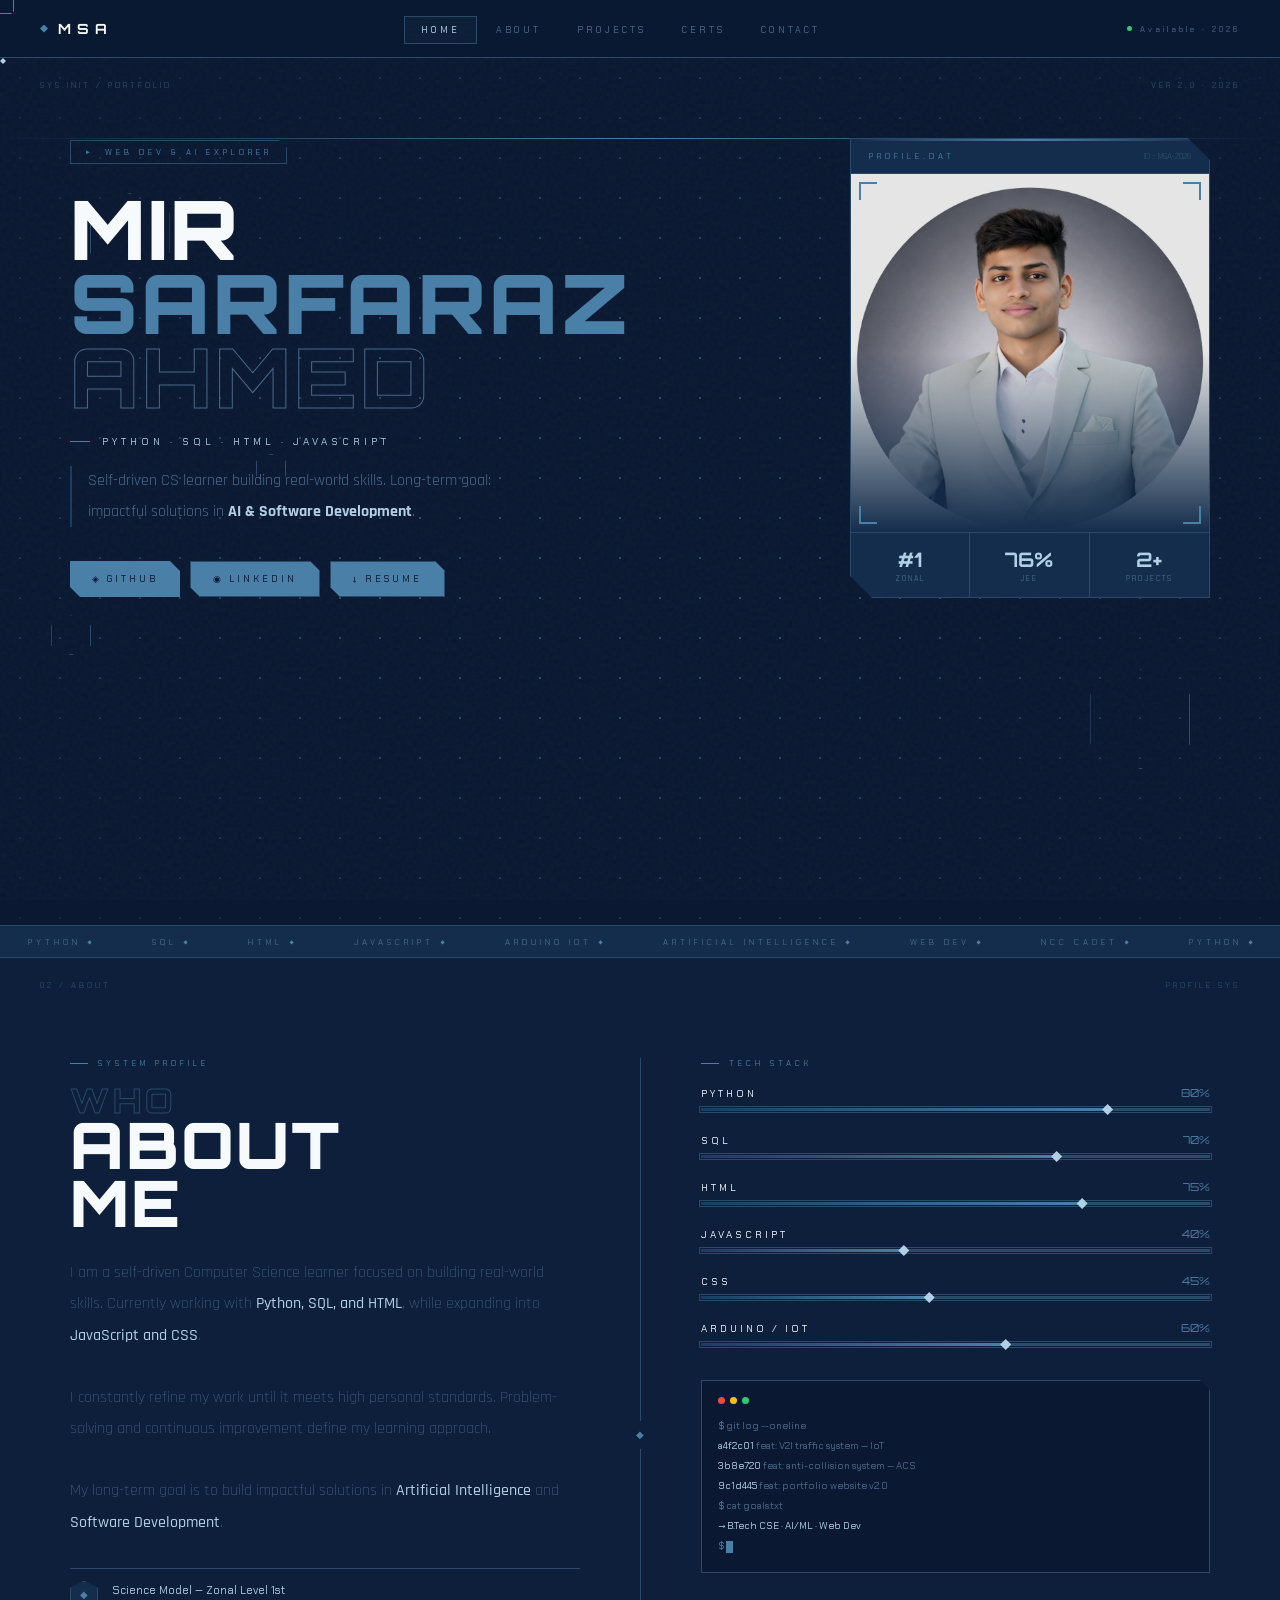
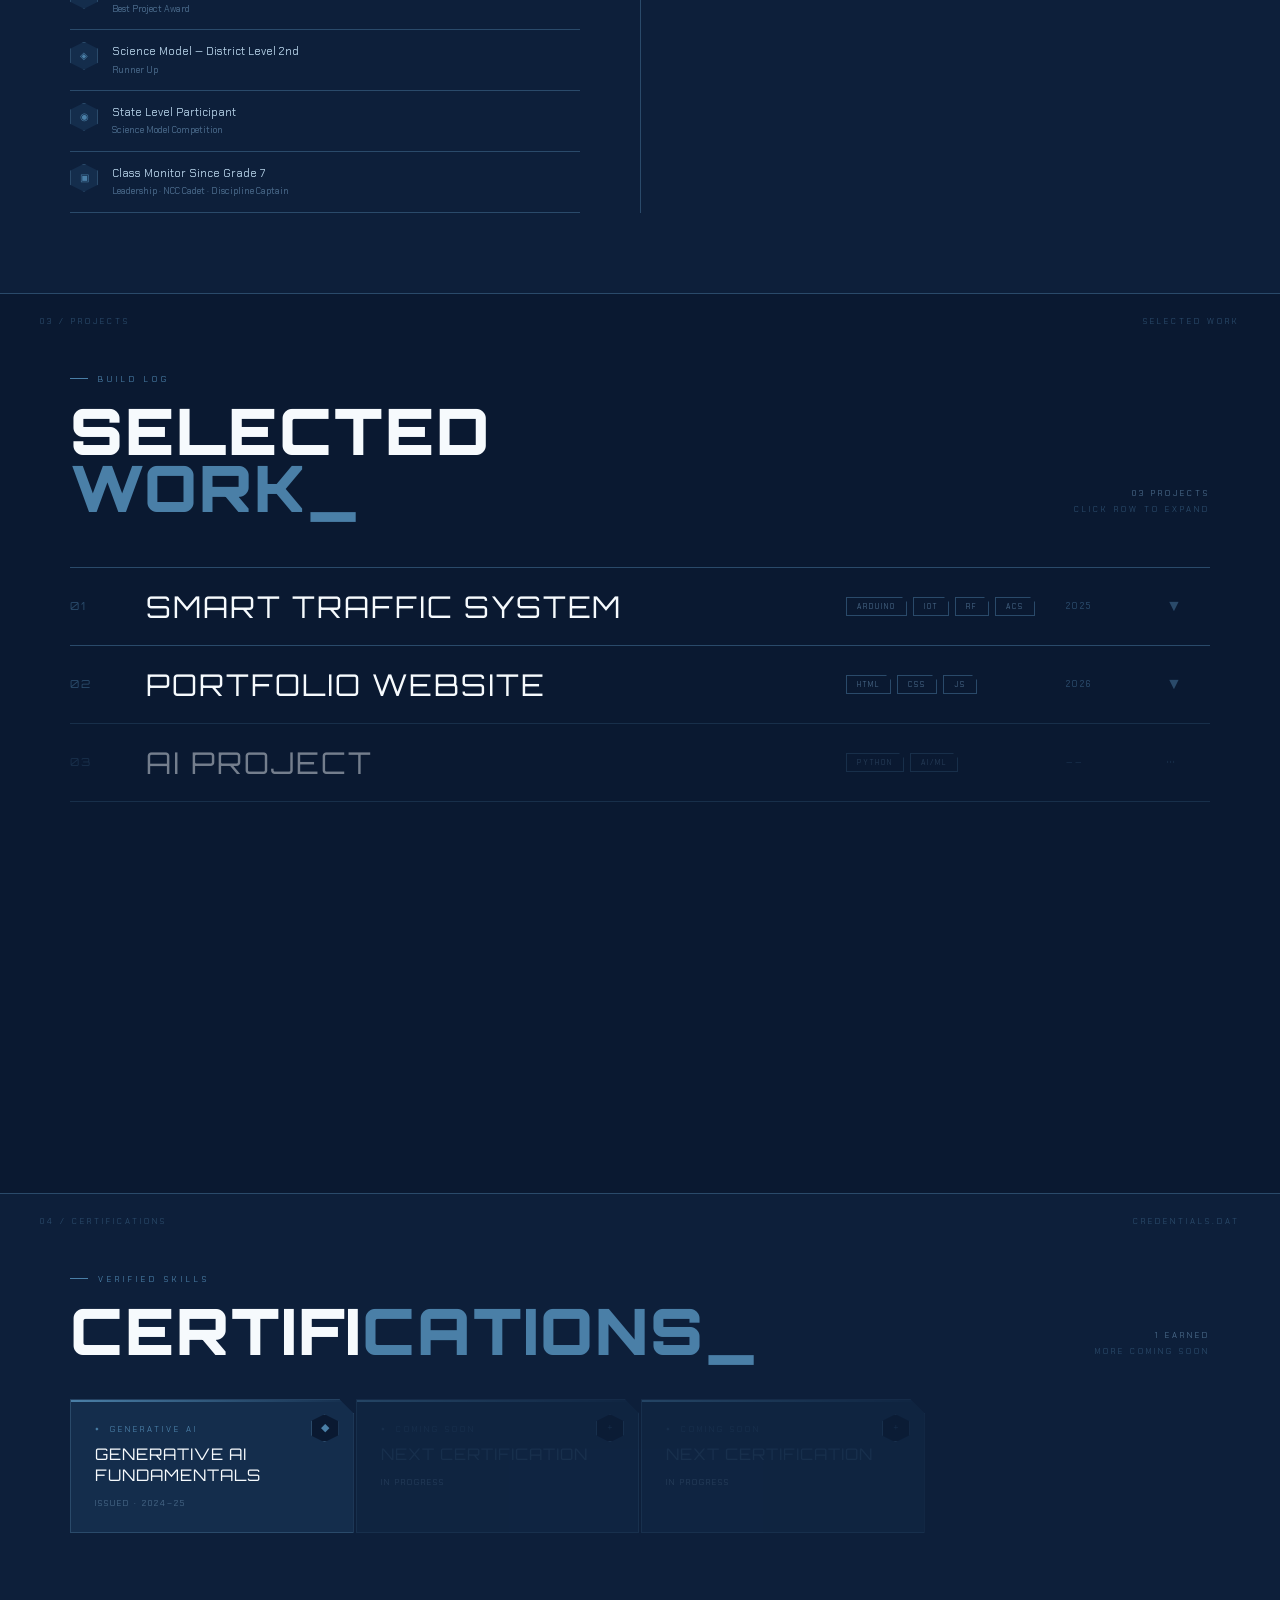
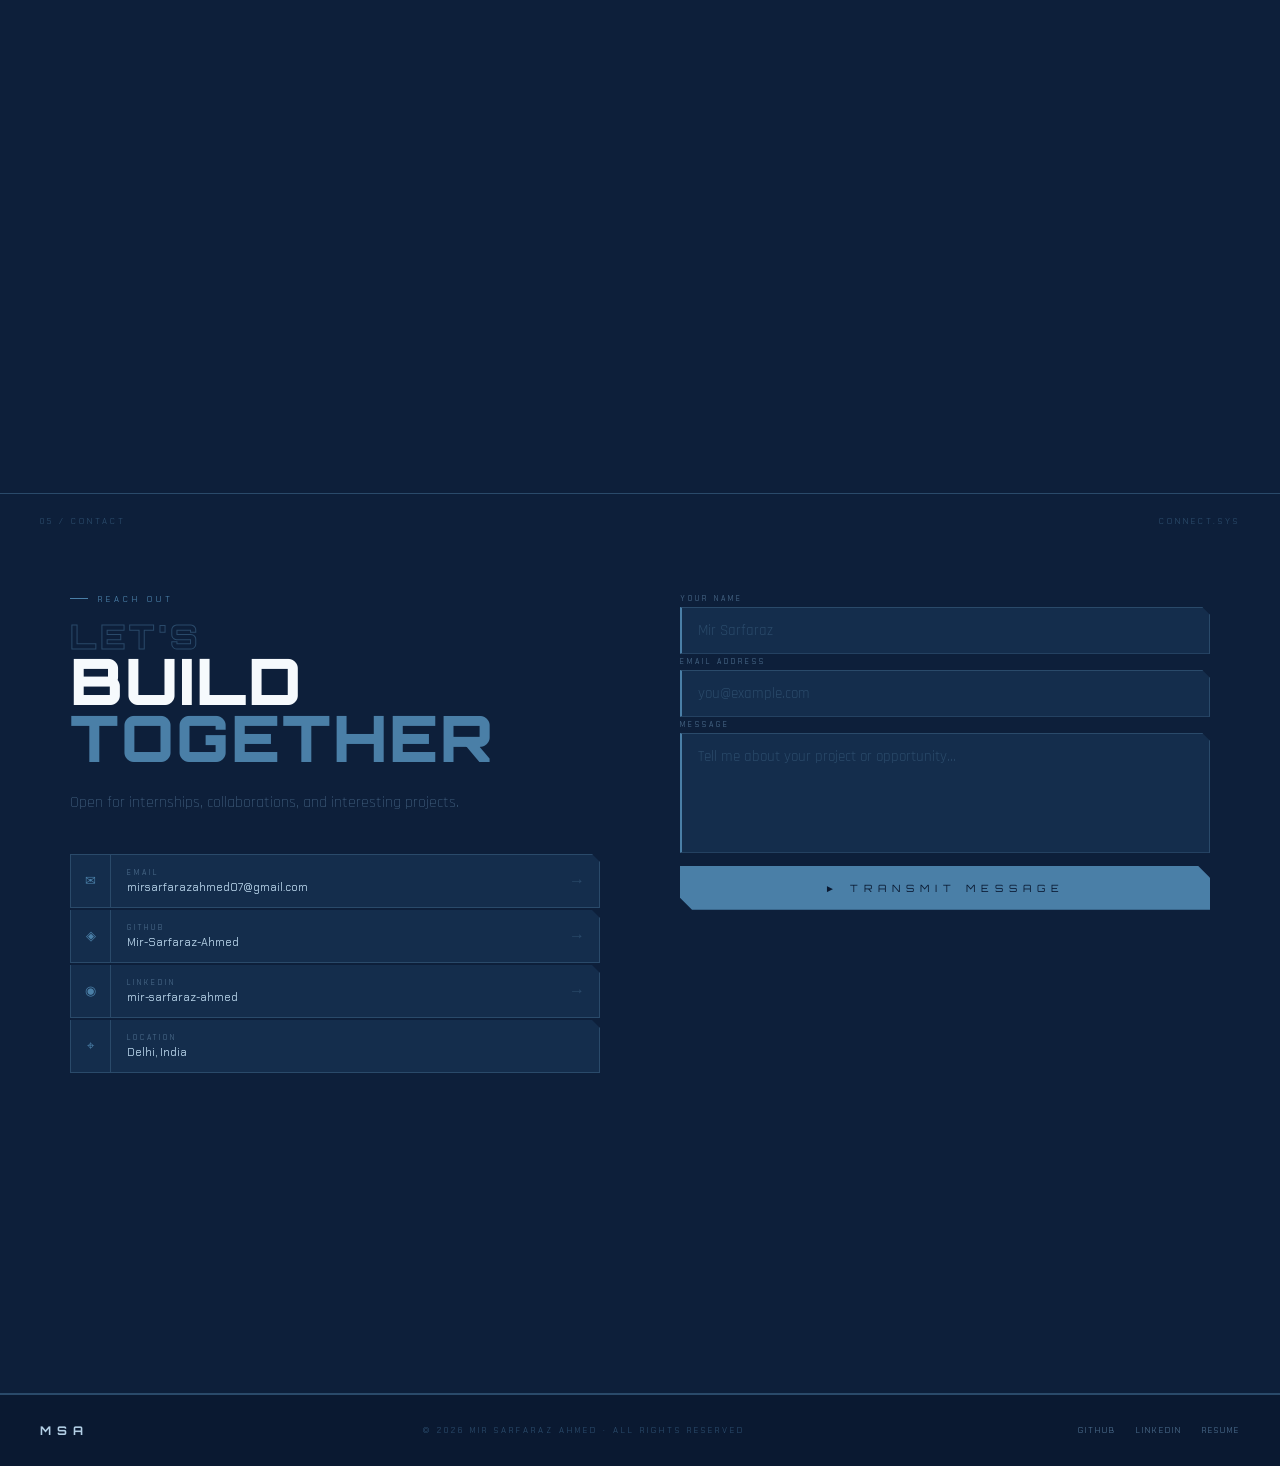
==== commit b9d63ecf: "Update index.html" ====
--- a/index.html
+++ b/index.html
@@ -480,7 +480,7 @@
           <div class="ch-icon">◉</div>
           <div class="ch-content">
             <div class="ch-label">LinkedIn</div>
-            <div class="ch-value">mir-sarfaraz-ahmed-367957329</div>
+            <div class="ch-value">mir-sarfaraz-ahmed</div>
           </div>
           <span class="ch-arrow">→</span>
         </a>
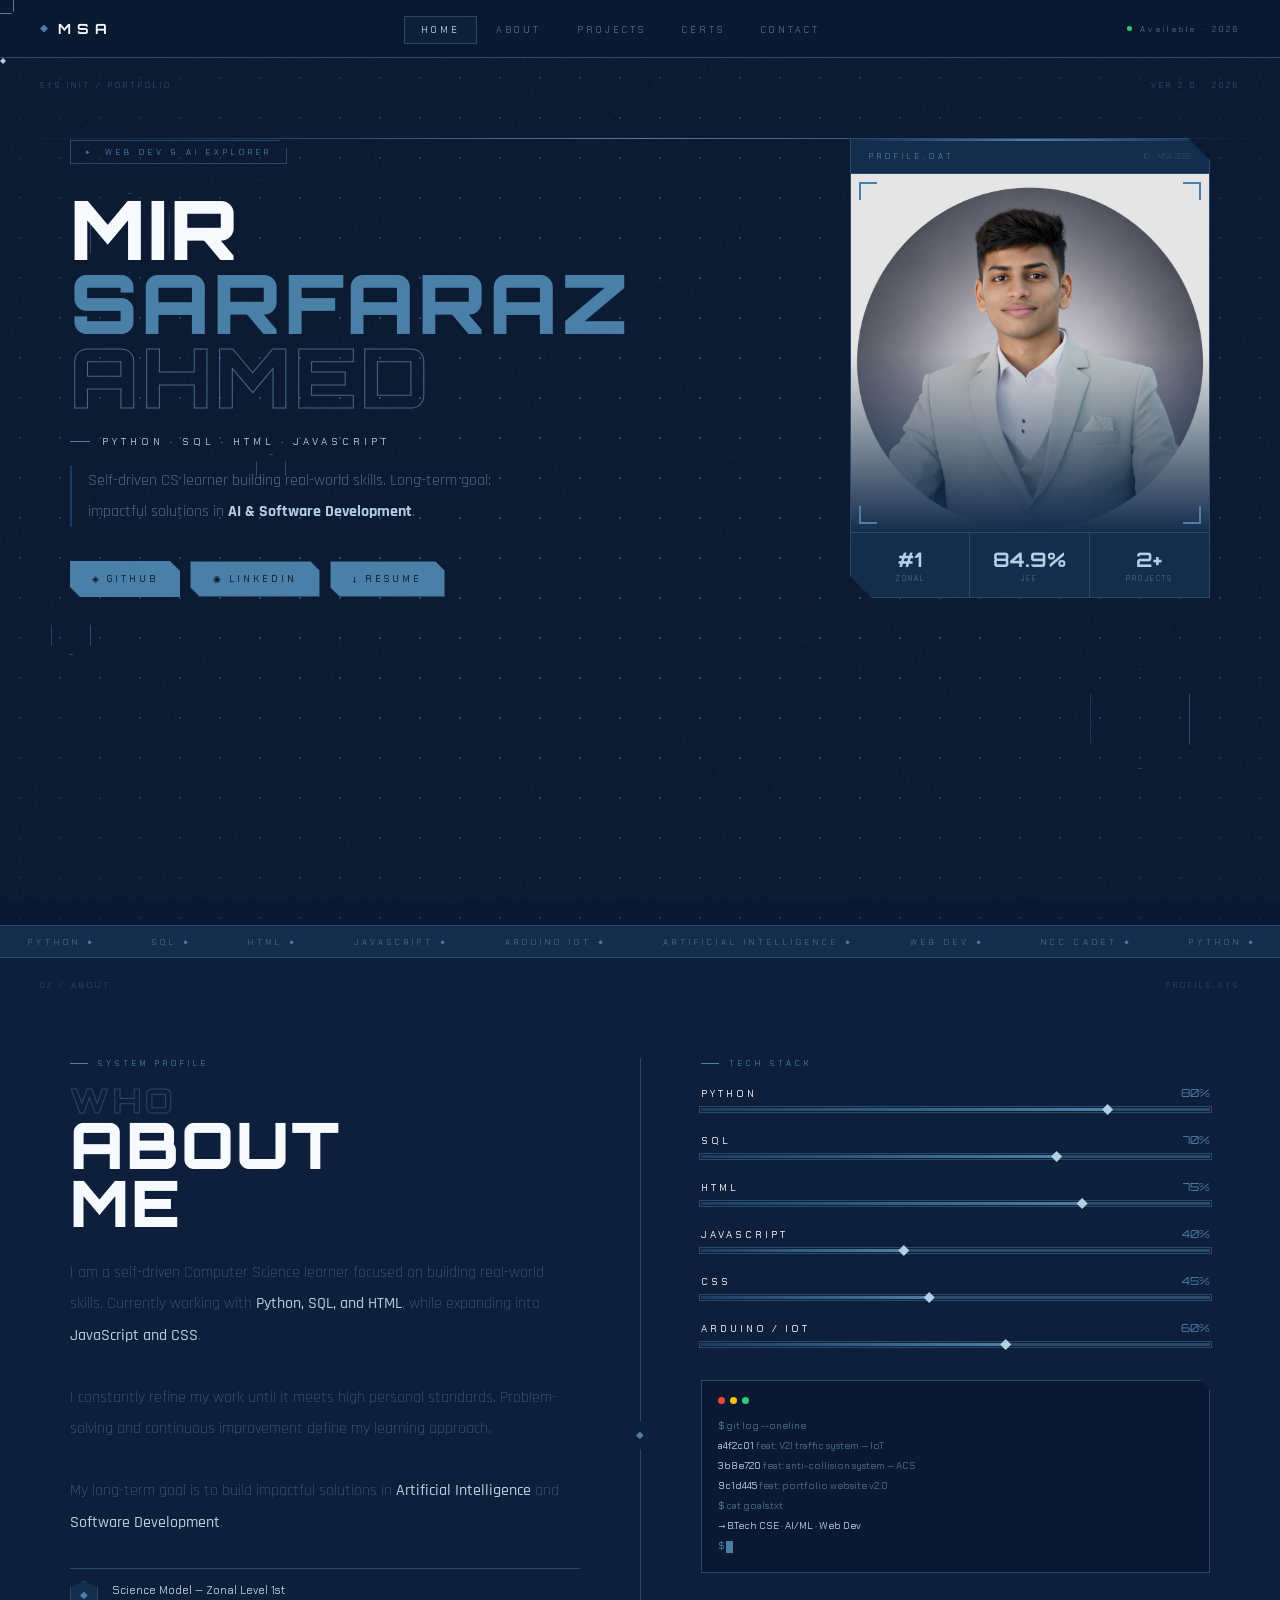
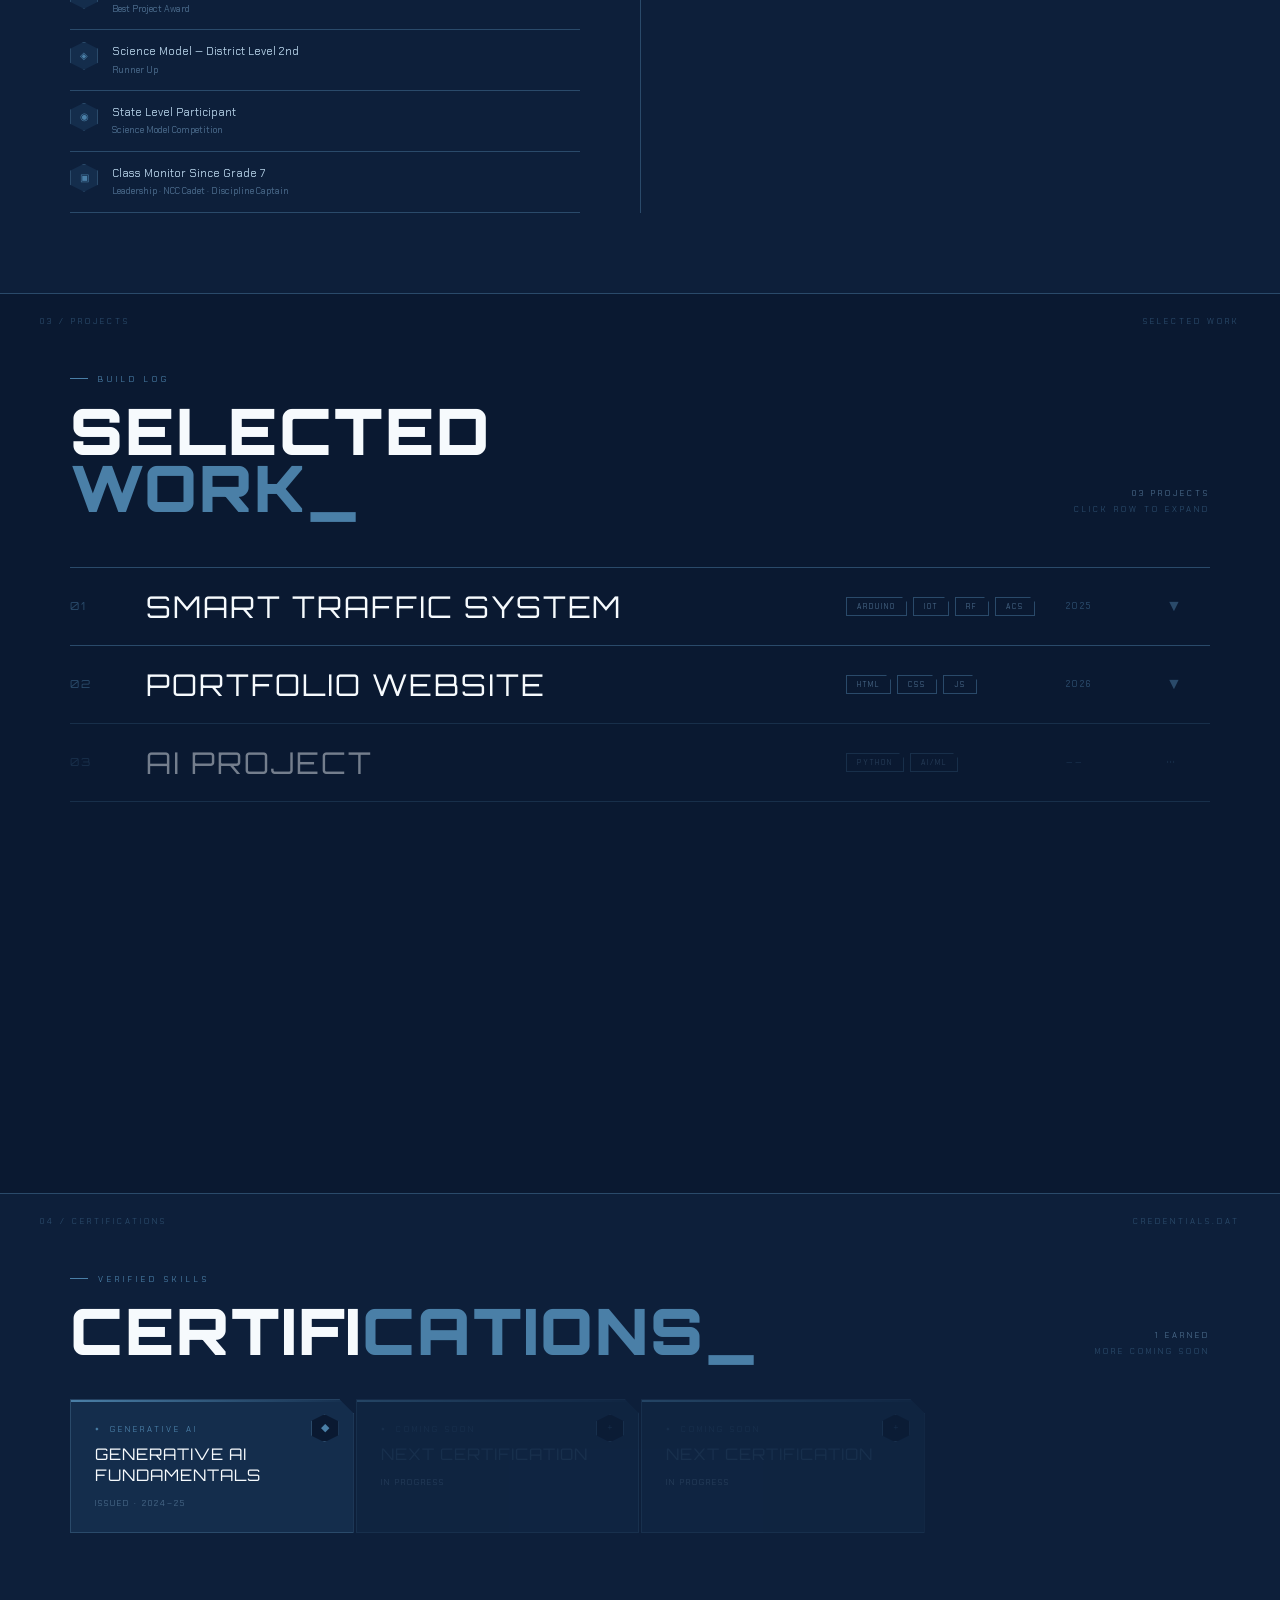
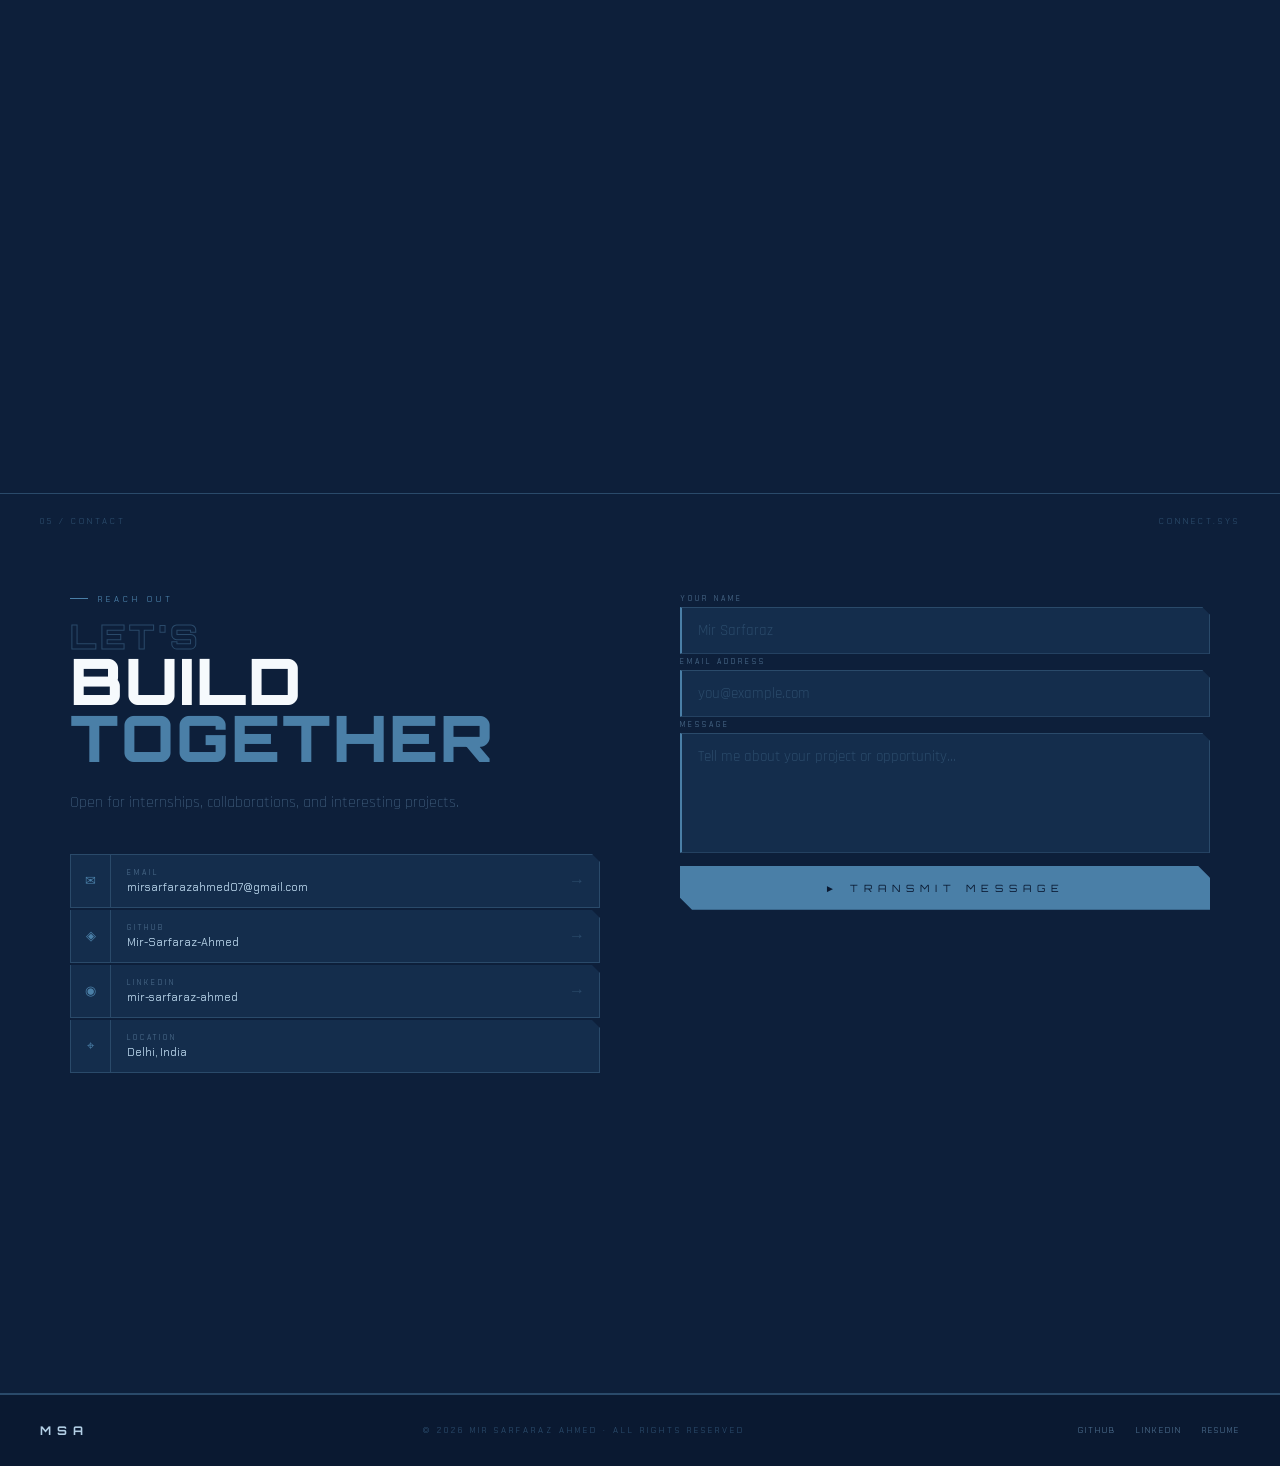
==== commit 98de5991: "Update index.html" ====
--- a/index.html
+++ b/index.html
@@ -161,7 +161,7 @@
           <div class="p-stat-key">Zonal</div>
         </div>
         <div class="p-stat">
-          <div class="p-stat-val">76%</div>
+          <div class="p-stat-val">84.9%</div>
           <div class="p-stat-key">JEE</div>
         </div>
         <div class="p-stat">
--- a/style.css
+++ b/style.css
@@ -699,25 +699,134 @@
 .btn:hover { background:var(--accent-hi); }
 
 /* ════════════════════════════════════════════
-   RESPONSIVE
+   RESPONSIVE — ALL MOBILE
 ════════════════════════════════════════════ */
 @media (max-width:900px) {
-  body { padding-top:58px; }
-  .section { padding:60px 20px; }
-  .hero-content { grid-template-columns:1fr; }
-  .hero-panel { display:none; }
-  .about-grid { grid-template-columns:1fr; }
-  .about-divider { height:1px; background:var(--dim); margin:40px 0; }
-  .about-divider::before { top:50%; left:30px; transform:translateY(-50%); padding:0 8px; }
-  .about-left-panel  { padding-right:0; }
-  .about-right-panel { padding-left:0; }
-  .proj-row { grid-template-columns:40px 1fr 40px; }
-  .p-tags,.p-year { display:none; }
-  .proj-detail-inner { grid-template-columns:1fr; }
-  .contact-wrap { grid-template-columns:1fr; gap:40px; }
-  #navbar { padding:0 20px; }
-  .nav-status { display:none; }
-  .sc { display:none; }
-  footer { flex-direction:column; gap:12px; text-align:center; }
-  .project-page { padding:24px 18px; margin:20px 10px; }
-}
+
+  /* prevent horizontal overflow — root fix */
+  html { overflow-x: hidden; }
+  body { overflow-x: hidden; max-width: 100vw; padding-top: 52px; }
+
+  .section {
+    padding: 50px 18px 60px;
+    min-height: auto;
+    overflow-x: hidden;
+  }
+
+  /* ── NAV ── */
+  #navbar {
+    padding: 0 10px;
+    height: 52px;
+    overflow: hidden;
+  }
+  .nav-logo {
+    font-size: 11px;
+    letter-spacing: 3px;
+    flex-shrink: 0;
+    margin-right: 4px;
+  }
+  .nav-links { gap: 0; }
+  .nav-links a {
+    font-size: 7px;
+    letter-spacing: 1px;
+    padding: 6px 7px;
+  }
+  .nav-status { display: none; }
+
+  /* ── HERO ── */
+  #home {
+    min-height: auto;
+    padding-top: 55px;
+    padding-bottom: 45px;
+    overflow-x: hidden;
+  }
+  .hero-content {
+    grid-template-columns: 1fr;
+    gap: 22px;
+    padding-bottom: 0;
+  }
+  .hero-panel { display: none; }
+
+  /* MAIN FIX — name overflowing */
+  .hero-name {
+    font-size: clamp(30px, 9.5vw, 52px);
+    letter-spacing: 0px;
+    word-break: break-word;
+    overflow-wrap: break-word;
+    line-height: 1;
+  }
+  .hero-tag {
+    font-size: 7px;
+    letter-spacing: 2px;
+    max-width: 100%;
+  }
+  .hero-role {
+    font-size: 9px;
+    letter-spacing: 2px;
+    flex-wrap: wrap;
+  }
+  .hero-bio {
+    font-size: 14px;
+    padding-left: 12px;
+    max-width: 100%;
+    word-break: break-word;
+    overflow-wrap: break-word;
+  }
+  .hero-actions { gap: 8px; flex-wrap: wrap; }
+  .btn { padding: 10px 14px; font-size: 8px; letter-spacing: 2px; }
+  .btn-primary, .btn-ghost { clip-path: polygon(0 0,calc(100% - 8px) 0,100% 8px,100% 100%,8px 100%,0 calc(100% - 8px)); }
+
+  /* ── ABOUT ── */
+  .about-grid { grid-template-columns: 1fr; gap: 0; }
+  .about-divider {
+    height: 1px; width: 100%;
+    background: var(--dim); margin: 32px 0;
+  }
+  .about-divider::before { top:50%; left:20px; transform:translateY(-50%); padding:0 8px; }
+  .about-left-panel  { padding-right: 0; }
+  .about-right-panel { padding-left: 0; }
+  .section-title { font-size: clamp(32px, 9vw, 54px); }
+
+  /* ── PROJECTS ── */
+  .projects-head { flex-direction: column; gap: 14px; align-items: flex-start; margin-bottom: 28px; }
+  .proj-count { text-align: left; }
+  .proj-row {
+    grid-template-columns: 32px 1fr 28px;
+    gap: 10px; padding: 14px 0;
+    overflow: hidden;
+  }
+  .p-title { font-size: clamp(13px, 4vw, 20px); letter-spacing: 1px; }
+  .p-idx   { font-size: 10px; }
+  .p-tags  { display: none; }
+  .p-year  { display: none; }
+  .proj-detail-inner { grid-template-columns: 1fr; }
+  .proj-detail-img   { min-height: 160px; }
+
+  /* ── CERTS ── */
+  .cert-grid { grid-template-columns: 1fr; }
+
+  /* ── CONTACT ── */
+  .contact-wrap { grid-template-columns: 1fr; gap: 34px; }
+  .ch-value { font-size: 9px; word-break: break-all; }
+
+  /* ── FOOTER ── */
+  footer { flex-direction: column; gap: 12px; text-align: center; padding: 22px 18px; }
+
+  /* ── PROJECT PAGE ── */
+  .project-page { padding: 20px 14px; margin: 14px 8px; }
+  .project-images img { max-width: 100%; height: 170px; }
+
+  /* hide decorative labels */
+  .sc { display: none; }
+}
+
+/* ════════════════════════════════════════════
+   RESPONSIVE — VERY SMALL PHONES (≤ 390px)
+════════════════════════════════════════════ */
+@media (max-width:390px) {
+  .nav-links a    { font-size: 6.5px; padding: 5px 5px; letter-spacing: 0.5px; }
+  .nav-logo       { font-size: 10px; letter-spacing: 2px; }
+  .hero-name      { font-size: clamp(28px, 9vw, 42px); }
+  .section-title  { font-size: clamp(28px, 9vw, 42px); }
+  .btn            { padding: 9px 12px; font-size: 7px; letter-spacing: 1.5px; }
+}
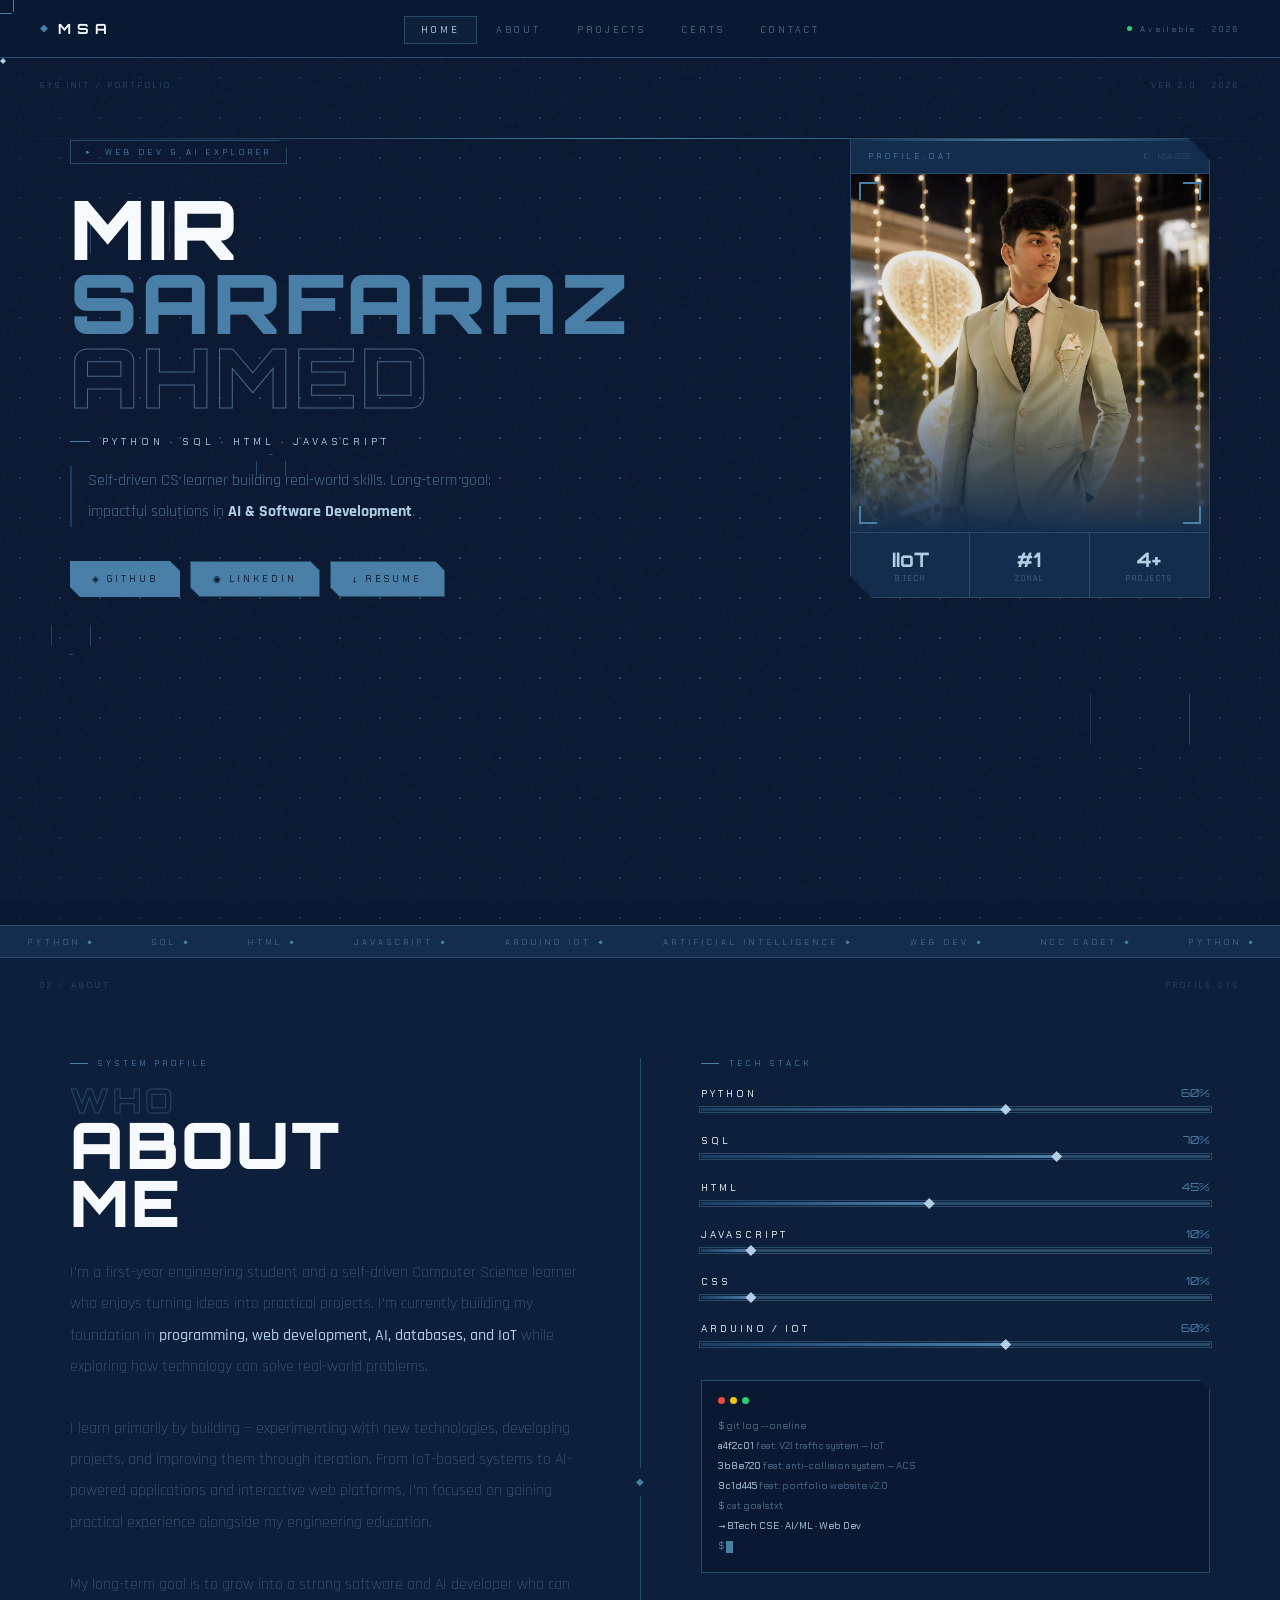
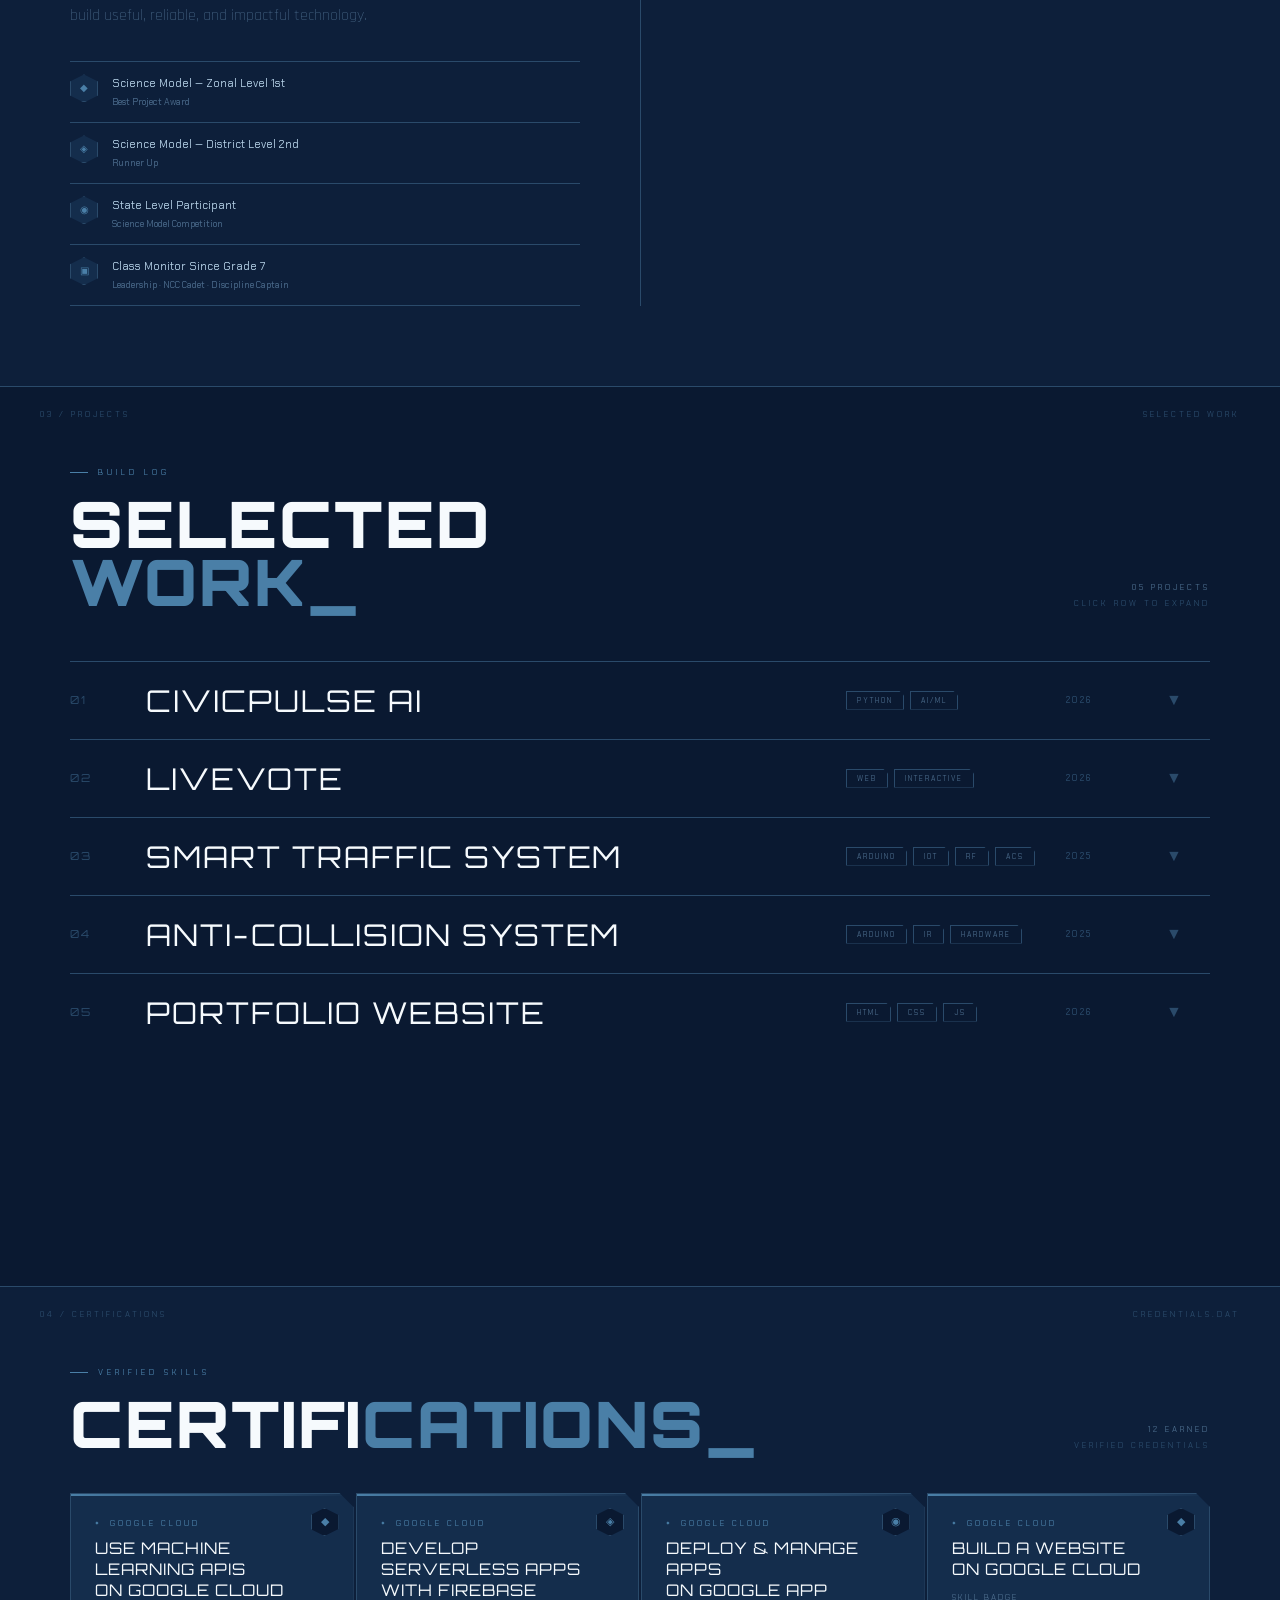
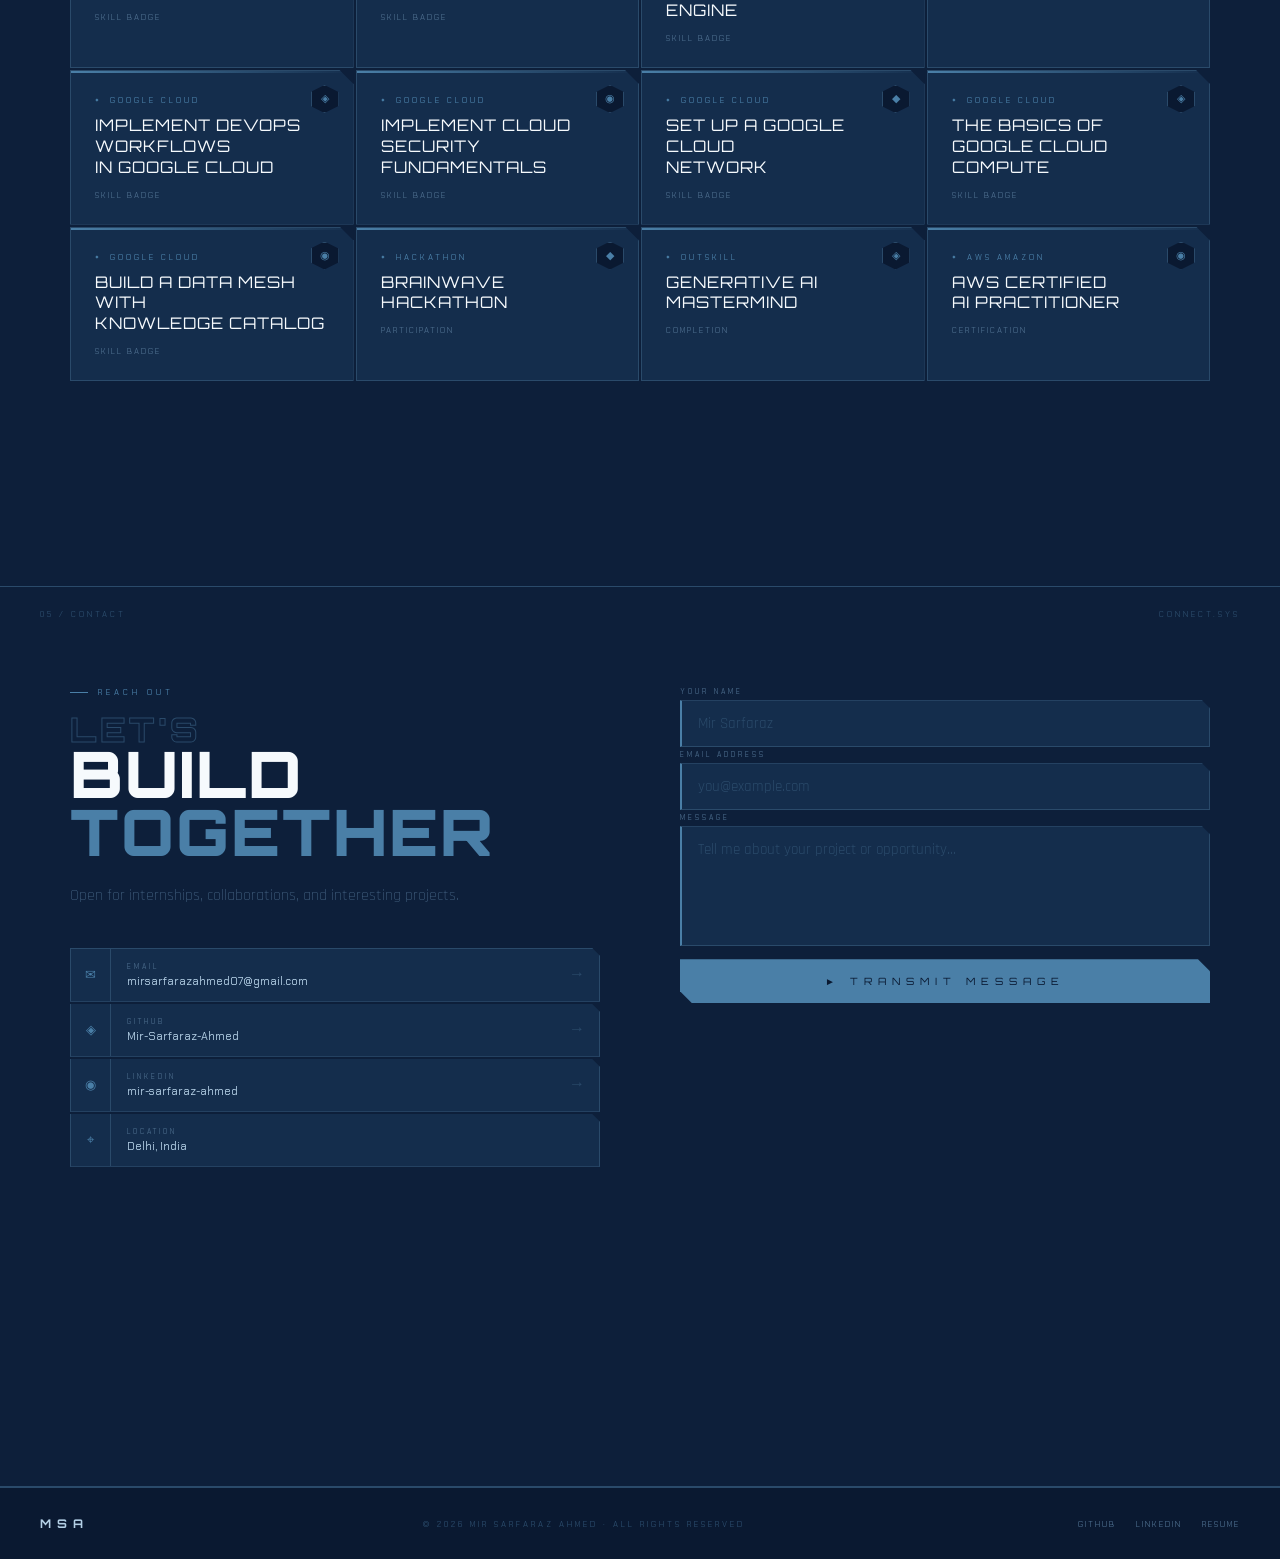
==== commit 0c14a79f: "feat: updated portfolio projects, certs, and profile" ====
--- a/index.html
+++ b/index.html
@@ -157,15 +157,15 @@
       </div>
       <div class="panel-stats">
         <div class="p-stat">
+          <div class="p-stat-val">IIoT</div>
+          <div class="p-stat-key">B.Tech</div>
+        </div>
+        <div class="p-stat">
           <div class="p-stat-val">#1</div>
           <div class="p-stat-key">Zonal</div>
         </div>
         <div class="p-stat">
-          <div class="p-stat-val">84.9%</div>
-          <div class="p-stat-key">JEE</div>
-        </div>
-        <div class="p-stat">
-          <div class="p-stat-val">2+</div>
+          <div class="p-stat-val">4+</div>
           <div class="p-stat-key">Projects</div>
         </div>
       </div>
@@ -202,13 +202,9 @@
         About<br>Me
       </h2>
       <p class="about-desc reveal">
-        I am a self-driven Computer Science learner focused on building real-world skills.
-        Currently working with <strong>Python, SQL, and HTML</strong>,
-        while expanding into <strong>JavaScript and CSS</strong>.<br><br>
-        I constantly refine my work until it meets high personal standards.
-        Problem-solving and continuous improvement define my learning approach.<br><br>
-        My long-term goal is to build impactful solutions in
-        <strong>Artificial Intelligence</strong> and <strong>Software Development</strong>.
+        I’m a first-year engineering student and a self-driven Computer Science learner who enjoys turning ideas into practical projects. I’m currently building my foundation in <strong>programming, web development, AI, databases, and IoT</strong> while exploring how technology can solve real-world problems.<br><br>
+        I learn primarily by building — experimenting with new technologies, developing projects, and improving them through iteration. From IoT-based systems to AI-powered applications and interactive web platforms, I’m focused on gaining practical experience alongside my engineering education.<br><br>
+        My long-term goal is to grow into a strong software and AI developer who can build useful, reliable, and impactful technology.
       </p>
 
       <div class="ach-list reveal">
@@ -238,24 +234,24 @@
 
       <div class="skills-block reveal" id="skillsBlock">
         <div class="skill-row">
-          <div class="skill-meta"><span class="skill-name">Python</span><span class="skill-pct">80%</span></div>
-          <div class="skill-track"><div class="skill-fill" data-w="80"></div></div>
+          <div class="skill-meta"><span class="skill-name">Python</span><span class="skill-pct">60%</span></div>
+          <div class="skill-track"><div class="skill-fill" data-w="60"></div></div>
         </div>
         <div class="skill-row">
           <div class="skill-meta"><span class="skill-name">SQL</span><span class="skill-pct">70%</span></div>
           <div class="skill-track"><div class="skill-fill" data-w="70"></div></div>
         </div>
         <div class="skill-row">
-          <div class="skill-meta"><span class="skill-name">HTML</span><span class="skill-pct">75%</span></div>
-          <div class="skill-track"><div class="skill-fill" data-w="75"></div></div>
+          <div class="skill-meta"><span class="skill-name">HTML</span><span class="skill-pct">45%</span></div>
+          <div class="skill-track"><div class="skill-fill" data-w="45"></div></div>
         </div>
         <div class="skill-row">
-          <div class="skill-meta"><span class="skill-name">JavaScript</span><span class="skill-pct">40%</span></div>
-          <div class="skill-track"><div class="skill-fill" data-w="40"></div></div>
+          <div class="skill-meta"><span class="skill-name">JavaScript</span><span class="skill-pct">10%</span></div>
+          <div class="skill-track"><div class="skill-fill" data-w="10"></div></div>
         </div>
         <div class="skill-row">
-          <div class="skill-meta"><span class="skill-name">CSS</span><span class="skill-pct">45%</span></div>
-          <div class="skill-track"><div class="skill-fill" data-w="45"></div></div>
+          <div class="skill-meta"><span class="skill-name">CSS</span><span class="skill-pct">10%</span></div>
+          <div class="skill-track"><div class="skill-fill" data-w="10"></div></div>
         </div>
         <div class="skill-row">
           <div class="skill-meta"><span class="skill-name">Arduino / IoT</span><span class="skill-pct">60%</span></div>
@@ -298,14 +294,68 @@
       <div class="section-tag">Build Log</div>
       <h2 class="section-title">Selected<br><span class="accent">Work_</span></h2>
     </div>
-    <div class="proj-count">03 PROJECTS<br><span>CLICK ROW TO EXPAND</span></div>
+    <div class="proj-count">05 PROJECTS<br><span>CLICK ROW TO EXPAND</span></div>
   </div>
 
   <div class="proj-table reveal">
 
-    <!-- Project 1 — Smart Traffic + ACS -->
+    <!-- Project 1 — CivicPulse AI -->
     <div class="proj-row" onclick="toggleProject(0)">
       <span class="p-idx">01</span>
+      <span class="p-title">CivicPulse AI</span>
+      <div class="p-tags">
+        <span class="p-tag">Python</span>
+        <span class="p-tag">AI/ML</span>
+      </div>
+      <span class="p-year">2026</span>
+      <span class="p-arrow" id="parr0">▼</span>
+    </div>
+    <div class="proj-detail" id="pdet0">
+      <div class="proj-detail-inner">
+        <div>
+          <p>
+            An AI-powered civic issue reporting and prioritization platform. Citizens can report issues such as potholes, emergencies, and garbage pileups. The system uses AI to analyze reports, assess severity, and score priorities for urban problem tracking.
+          </p>
+          <a href="https://civicpulse-ai-pi.vercel.app/#" target="_blank" class="proj-detail-link">View Live Platform →</a>
+          <br>
+          <a href="https://github.com/Mir-Sarfaraz-Ahmed/civicpulse-ai" target="_blank" class="proj-detail-link">View GitHub Repository →</a>
+        </div>
+        <div class="proj-detail-img">
+          <img src="civicpulse.jpg" alt="CivicPulse AI"
+               onerror="this.parentElement.innerHTML='[ CIVICPULSE AI DASHBOARD ]'">
+        </div>
+      </div>
+    </div>
+
+    <!-- Project 2 — LiveVote -->
+    <div class="proj-row" onclick="toggleProject(1)">
+      <span class="p-idx">02</span>
+      <span class="p-title">LiveVote</span>
+      <div class="p-tags">
+        <span class="p-tag">Web</span>
+        <span class="p-tag">Interactive</span>
+      </div>
+      <span class="p-year">2026</span>
+      <span class="p-arrow" id="parr1">▼</span>
+    </div>
+    <div class="proj-detail" id="pdet1">
+      <div class="proj-detail-inner">
+        <div>
+          <p>
+            An interactive real-time voting and polling platform designed for presentations, classrooms, and workshops. Features include live session hosting, participant joining via room code or QR, prepared question banks, and live results tracking.
+          </p>
+          <a href="https://livevotebysarfaraz.ai.studio/" target="_blank" class="proj-detail-link">View Live Platform →</a>
+        </div>
+        <div class="proj-detail-img">
+          <img src="livevote.jpg" alt="LiveVote by Sarfaraz"
+               onerror="this.parentElement.innerHTML='[ LIVEVOTE DASHBOARD ]'">
+        </div>
+      </div>
+    </div>
+
+    <!-- Project 3 — Smart Traffic System -->
+    <div class="proj-row" onclick="toggleProject(2)">
+      <span class="p-idx">03</span>
       <span class="p-title">Smart Traffic System</span>
       <div class="p-tags">
         <span class="p-tag">Arduino</span>
@@ -314,9 +364,9 @@
         <span class="p-tag">ACS</span>
       </div>
       <span class="p-year">2025</span>
-      <span class="p-arrow" id="parr0">▼</span>
-    </div>
-    <div class="proj-detail" id="pdet0">
+      <span class="p-arrow" id="parr2">▼</span>
+    </div>
+    <div class="proj-detail" id="pdet2">
       <div class="proj-detail-inner">
         <div>
           <p>
@@ -344,9 +394,36 @@
       </div>
     </div>
 
-    <!-- Project 2 — Portfolio -->
-    <div class="proj-row" onclick="toggleProject(1)">
-      <span class="p-idx">02</span>
+    <!-- Project 4 — Anti-Collision System -->
+    <div class="proj-row" onclick="toggleProject(3)">
+      <span class="p-idx">04</span>
+      <span class="p-title">Anti-Collision System</span>
+      <div class="p-tags">
+        <span class="p-tag">Arduino</span>
+        <span class="p-tag">IR</span>
+        <span class="p-tag">Hardware</span>
+      </div>
+      <span class="p-year">2025</span>
+      <span class="p-arrow" id="parr3">▼</span>
+    </div>
+    <div class="proj-detail" id="pdet3">
+      <div class="proj-detail-inner">
+        <div>
+          <p>
+            A Collision Avoidance Warning System designed for hazardous road sections like mountain turns. It uses IR sensors and relay modules to detect oncoming vehicles around blind spots and triggers real-time visual alerts to prevent accidents.
+          </p>
+          <a href="acs-project.html" class="proj-detail-link">View Full Project →</a>
+        </div>
+        <div class="proj-detail-img">
+          <img src="traffic2.jpg" alt="Anti Collision System"
+               onerror="this.parentElement.innerHTML='[ ACS SYSTEM ]'">
+        </div>
+      </div>
+    </div>
+
+    <!-- Project 5 — Portfolio Website -->
+    <div class="proj-row" onclick="toggleProject(4)">
+      <span class="p-idx">05</span>
       <span class="p-title">Portfolio Website</span>
       <div class="p-tags">
         <span class="p-tag">HTML</span>
@@ -354,9 +431,9 @@
         <span class="p-tag">JS</span>
       </div>
       <span class="p-year">2026</span>
-      <span class="p-arrow" id="parr1">▼</span>
-    </div>
-    <div class="proj-detail" id="pdet1">
+      <span class="p-arrow" id="parr4">▼</span>
+    </div>
+    <div class="proj-detail" id="pdet4">
       <div class="proj-detail-inner">
         <div>
           <p>
@@ -374,18 +451,6 @@
       </div>
     </div>
 
-    <!-- Project 3 — Coming Soon -->
-    <div class="proj-row proj-coming">
-      <span class="p-idx">03</span>
-      <span class="p-title">AI Project</span>
-      <div class="p-tags">
-        <span class="p-tag">Python</span>
-        <span class="p-tag">AI/ML</span>
-      </div>
-      <span class="p-year">——</span>
-      <span class="p-arrow">···</span>
-    </div>
-
   </div>
 </section>
 
@@ -405,33 +470,105 @@
         <div class="section-tag">Verified Skills</div>
         <h2 class="section-title">Certifi<span class="accent">cations_</span></h2>
       </div>
-      <div class="proj-count">1 EARNED<br><span>MORE COMING SOON</span></div>
+      <div class="proj-count">12 EARNED<br><span>VERIFIED CREDENTIALS</span></div>
     </div>
 
     <div class="cert-grid reveal">
 
-      <!-- Cert 1 — Generative AI -->
+      <!-- Cert 1 -->
       <div class="cert-card">
         <div class="cert-badge">◆</div>
-        <div class="cert-issuer">Generative AI</div>
-        <div class="cert-name">Generative AI<br>Fundamentals</div>
-        <div class="cert-date">Issued · 2024–25</div>
-      </div>
-
-      <!-- Placeholder 1 -->
-      <div class="cert-card coming-soon">
-        <div class="cert-badge" style="color:var(--dim);border-color:var(--dim)">+</div>
-        <div class="cert-issuer" style="color:var(--dim)">Coming Soon</div>
-        <div class="cert-name" style="color:var(--dim)">Next Certification</div>
-        <div class="cert-date">In Progress</div>
-      </div>
-
-      <!-- Placeholder 2 -->
-      <div class="cert-card coming-soon">
-        <div class="cert-badge" style="color:var(--dim);border-color:var(--dim)">+</div>
-        <div class="cert-issuer" style="color:var(--dim)">Coming Soon</div>
-        <div class="cert-name" style="color:var(--dim)">Next Certification</div>
-        <div class="cert-date">In Progress</div>
+        <div class="cert-issuer">Google Cloud</div>
+        <div class="cert-name">Use Machine Learning APIs<br>on Google Cloud</div>
+        <div class="cert-date">Skill Badge</div>
+      </div>
+
+      <!-- Cert 2 -->
+      <div class="cert-card">
+        <div class="cert-badge">◈</div>
+        <div class="cert-issuer">Google Cloud</div>
+        <div class="cert-name">Develop Serverless Apps<br>with Firebase</div>
+        <div class="cert-date">Skill Badge</div>
+      </div>
+
+      <!-- Cert 3 -->
+      <div class="cert-card">
+        <div class="cert-badge">◉</div>
+        <div class="cert-issuer">Google Cloud</div>
+        <div class="cert-name">Deploy &amp; Manage Apps<br>on Google App Engine</div>
+        <div class="cert-date">Skill Badge</div>
+      </div>
+
+      <!-- Cert 4 -->
+      <div class="cert-card">
+        <div class="cert-badge">◆</div>
+        <div class="cert-issuer">Google Cloud</div>
+        <div class="cert-name">Build a Website<br>on Google Cloud</div>
+        <div class="cert-date">Skill Badge</div>
+      </div>
+
+      <!-- Cert 5 -->
+      <div class="cert-card">
+        <div class="cert-badge">◈</div>
+        <div class="cert-issuer">Google Cloud</div>
+        <div class="cert-name">Implement DevOps Workflows<br>in Google Cloud</div>
+        <div class="cert-date">Skill Badge</div>
+      </div>
+
+      <!-- Cert 6 -->
+      <div class="cert-card">
+        <div class="cert-badge">◉</div>
+        <div class="cert-issuer">Google Cloud</div>
+        <div class="cert-name">Implement Cloud Security<br>Fundamentals</div>
+        <div class="cert-date">Skill Badge</div>
+      </div>
+
+      <!-- Cert 7 -->
+      <div class="cert-card">
+        <div class="cert-badge">◆</div>
+        <div class="cert-issuer">Google Cloud</div>
+        <div class="cert-name">Set Up a Google Cloud<br>Network</div>
+        <div class="cert-date">Skill Badge</div>
+      </div>
+
+      <!-- Cert 8 -->
+      <div class="cert-card">
+        <div class="cert-badge">◈</div>
+        <div class="cert-issuer">Google Cloud</div>
+        <div class="cert-name">The Basics of Google Cloud<br>Compute</div>
+        <div class="cert-date">Skill Badge</div>
+      </div>
+
+      <!-- Cert 9 -->
+      <div class="cert-card">
+        <div class="cert-badge">◉</div>
+        <div class="cert-issuer">Google Cloud</div>
+        <div class="cert-name">Build a Data Mesh with<br>Knowledge Catalog</div>
+        <div class="cert-date">Skill Badge</div>
+      </div>
+
+      <!-- Cert 10 -->
+      <div class="cert-card">
+        <div class="cert-badge">◆</div>
+        <div class="cert-issuer">Hackathon</div>
+        <div class="cert-name">Brainwave<br>Hackathon</div>
+        <div class="cert-date">Participation</div>
+      </div>
+
+      <!-- Cert 11 -->
+      <div class="cert-card">
+        <div class="cert-badge">◈</div>
+        <div class="cert-issuer">Outskill</div>
+        <div class="cert-name">Generative AI<br>Mastermind</div>
+        <div class="cert-date">Completion</div>
+      </div>
+
+      <!-- Cert 12 -->
+      <div class="cert-card">
+        <div class="cert-badge">◉</div>
+        <div class="cert-issuer">AWS Amazon</div>
+        <div class="cert-name">AWS Certified<br>AI Practitioner</div>
+        <div class="cert-date">Certification</div>
       </div>
 
     </div>
